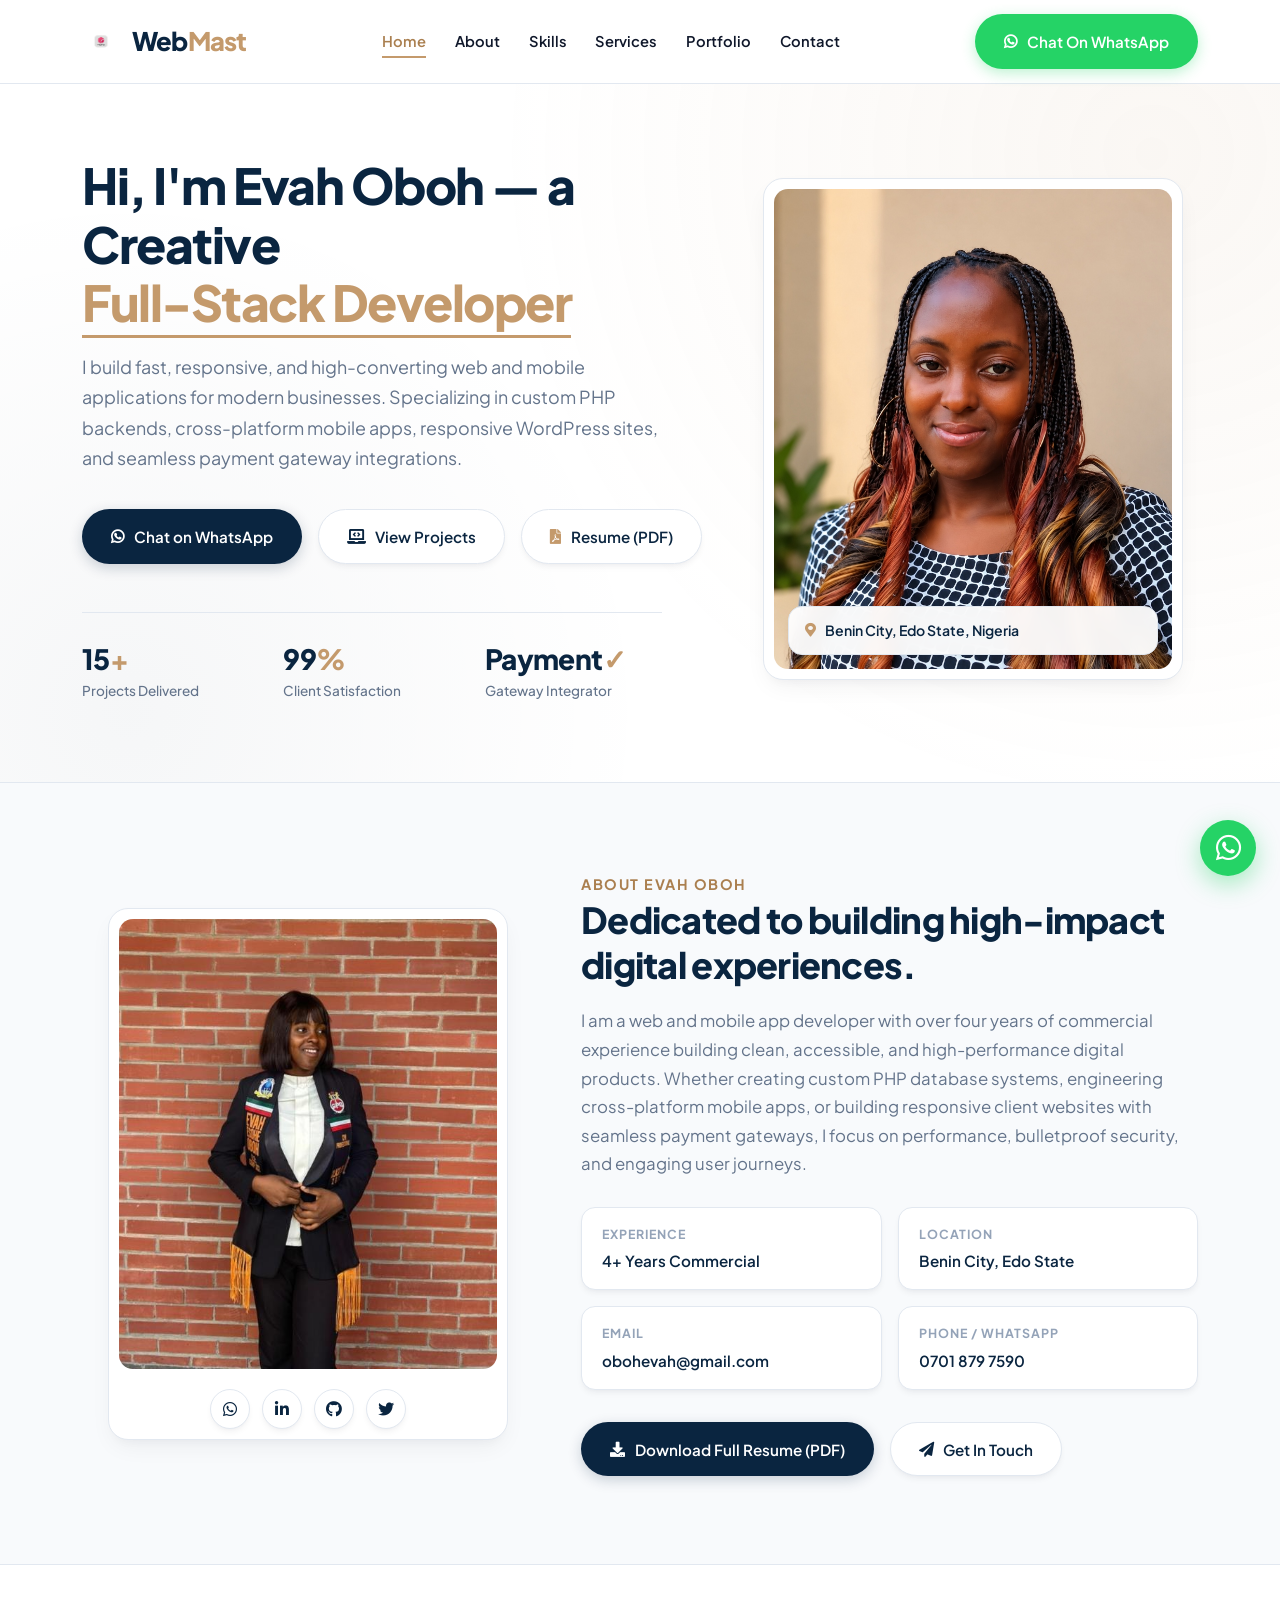
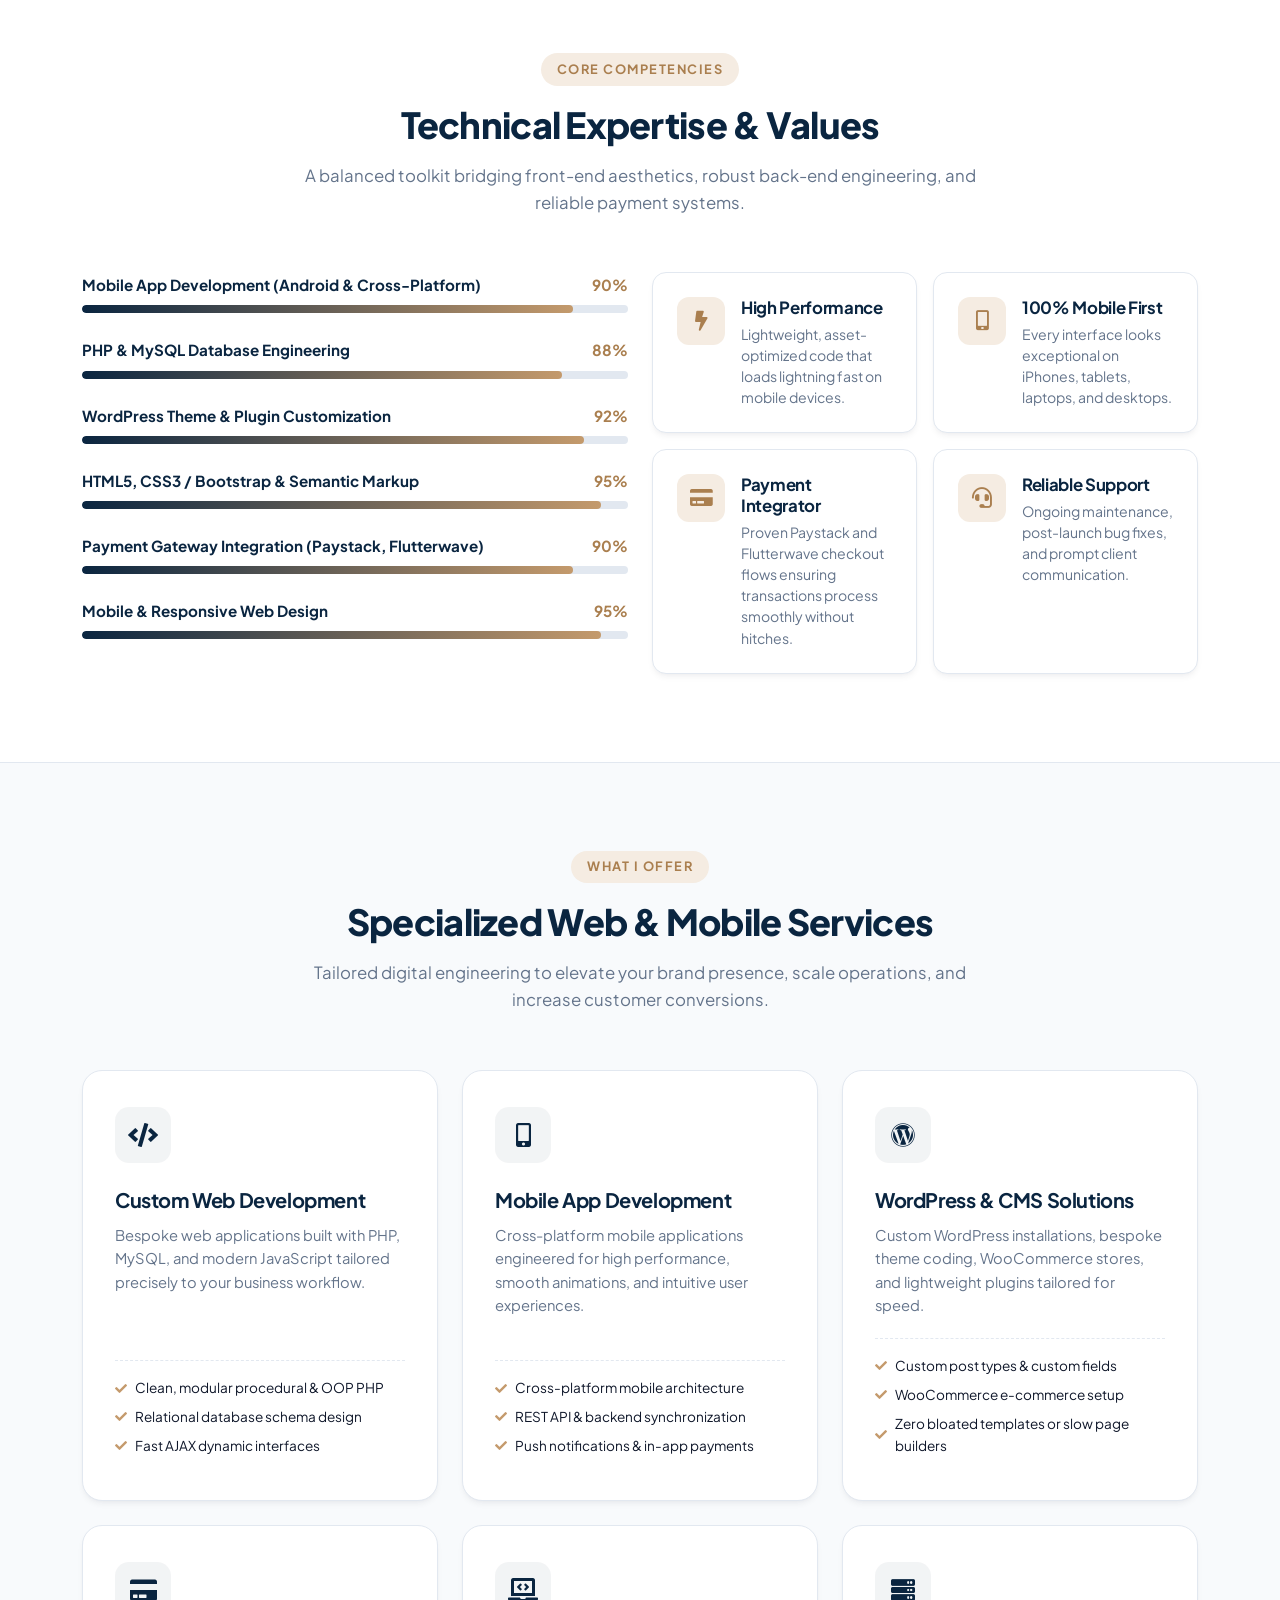
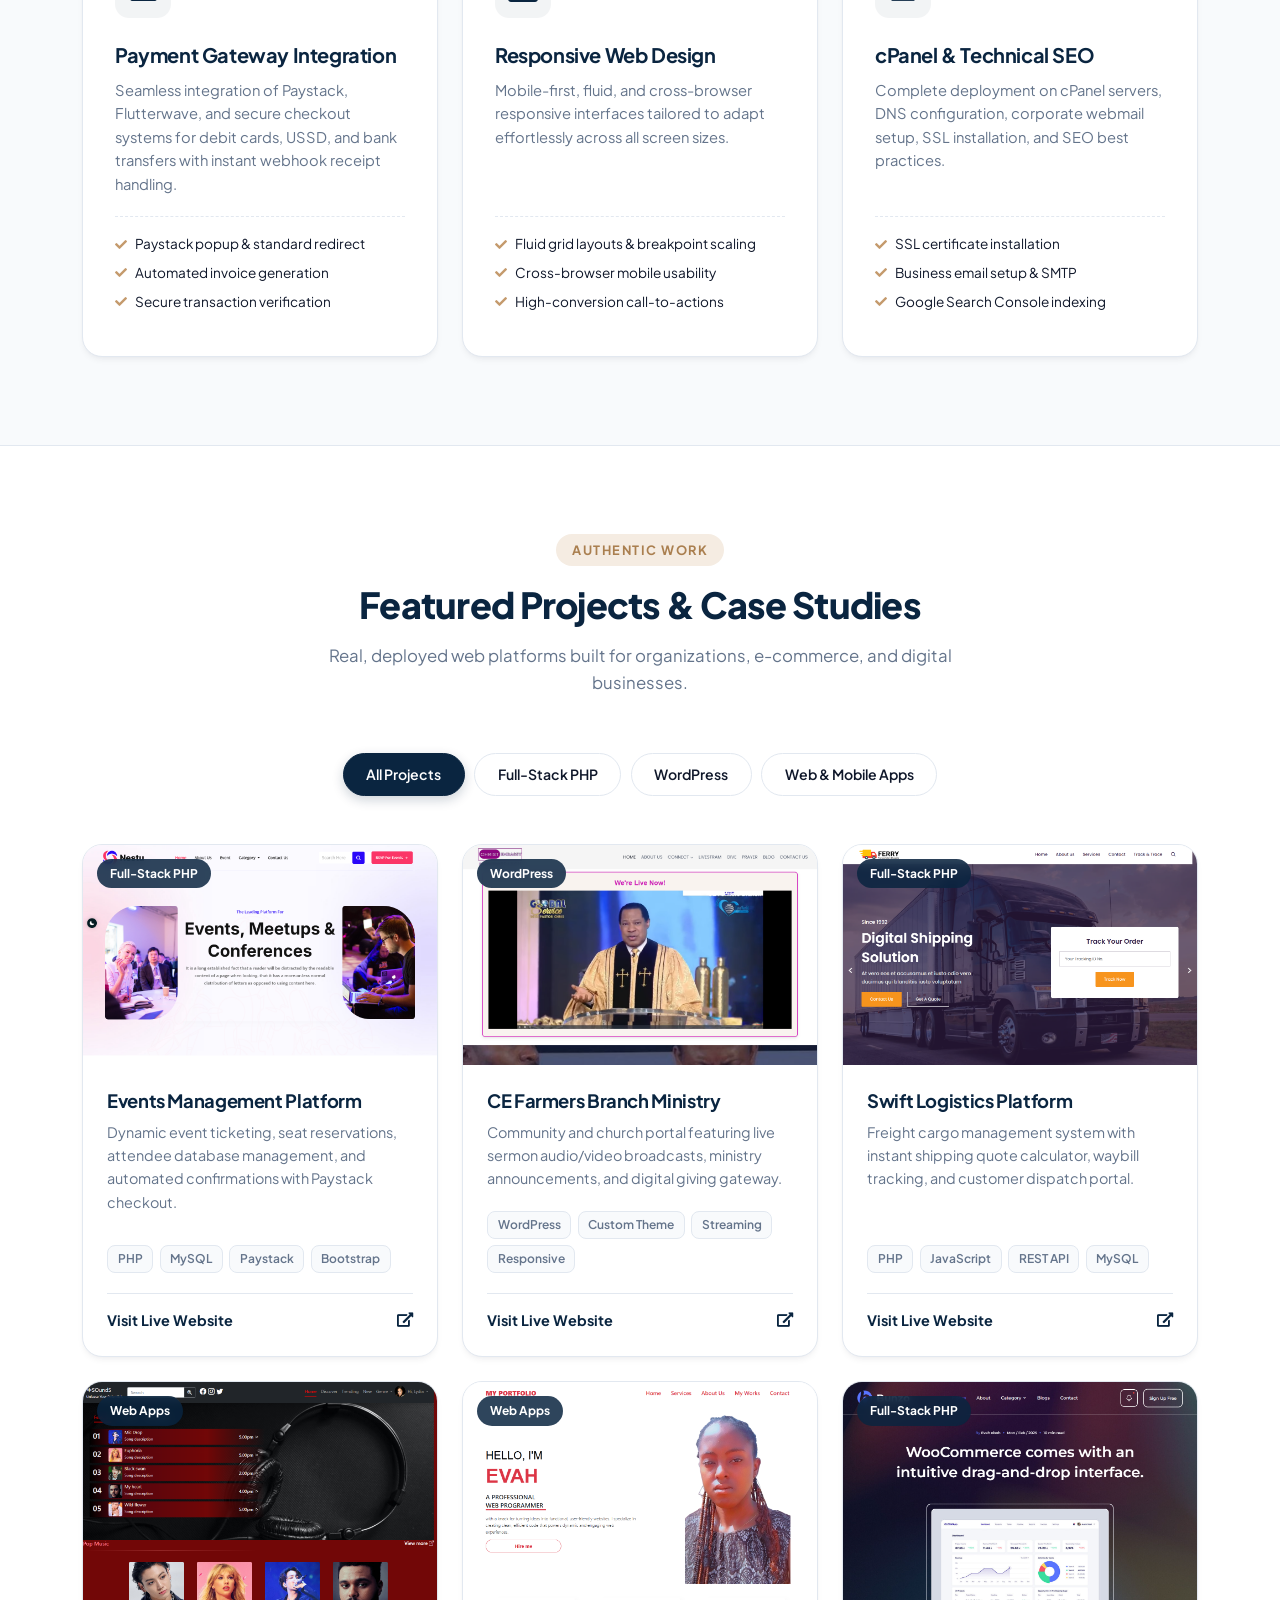
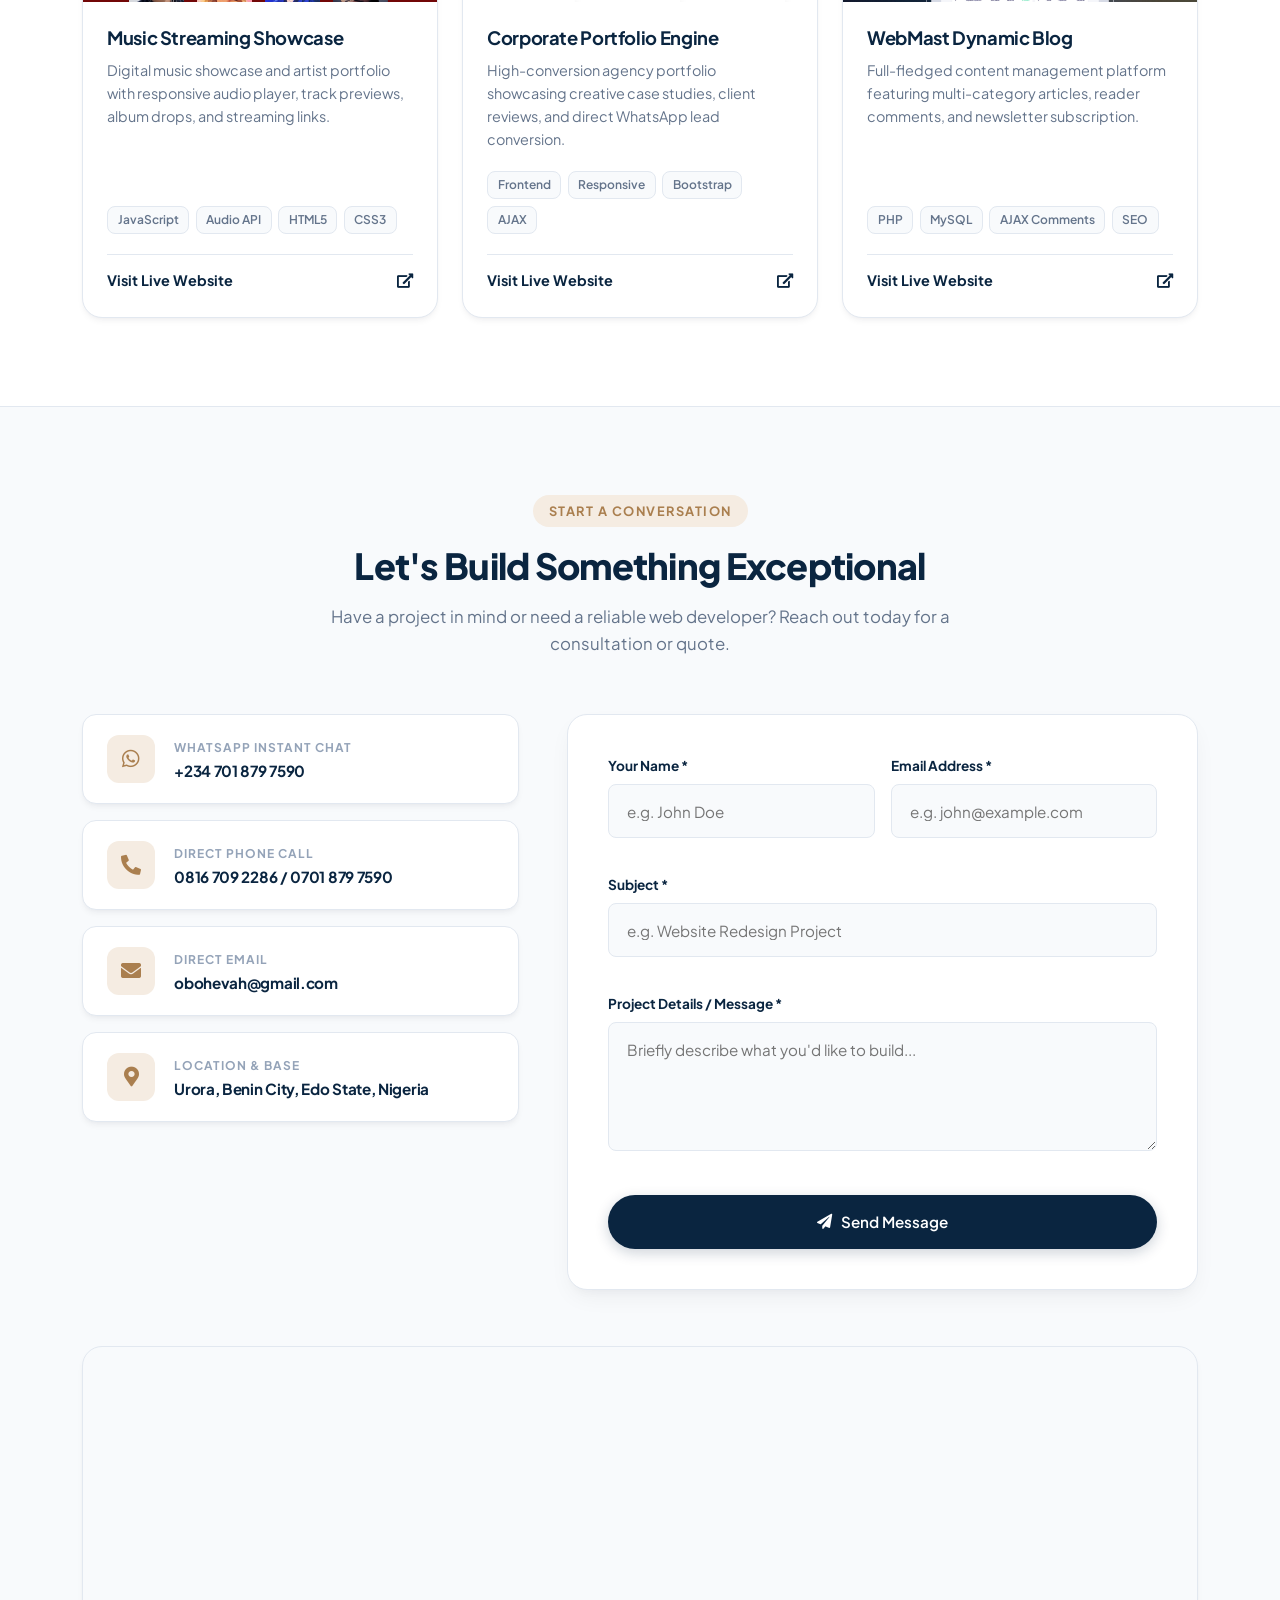
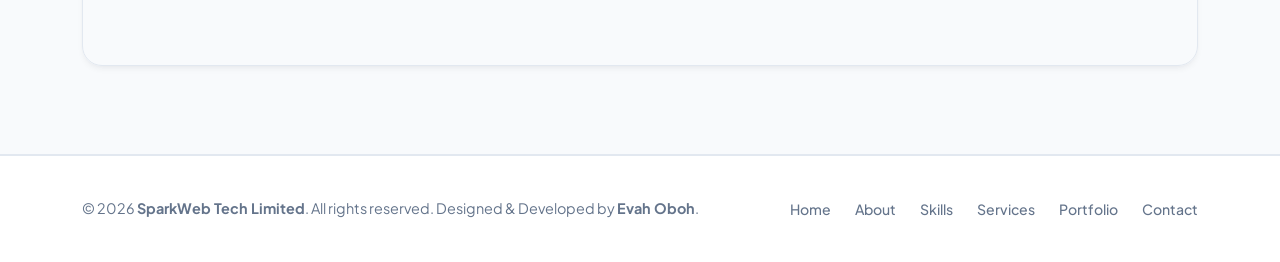
==== index.html @ 1389dcd8 "Initial commit: Evah Oboh Portfolio Website" ====
<!DOCTYPE html>
<html lang="en">

<head>
  <meta charset="UTF-8">
  <meta http-equiv="X-UA-Compatible" content="IE=edge">
  <meta name="viewport" content="width=device-width, initial-scale=1.0">
  <meta name="author" content="Evah Oboh">
  <meta name="description" content="Professional Portfolio of Evah Oboh - Full-Stack Web & Mobile App Developer based in Benin City, Nigeria. Specializing in PHP, Cross-Platform Mobile Apps, WordPress, and Payment Integrations.">
  <meta name="keywords" content="Evah Oboh, SparkWeb Tech Limited, Mobile App Developer Nigeria, Web Developer Nigeria, Benin City Web Designer, PHP Developer, WordPress Developer, Payment Integrator, Responsive Design, Android, iOS">

  <title>Evah Oboh · Full-Stack Web & Mobile App Developer | SparkWeb Tech Limited</title>

  <!-- Favicon -->
  <link rel="shortcut icon" type="image/x-icon" href="favicon.png">

  <!-- Google Fonts: Plus Jakarta Sans -->
  <link rel="preconnect" href="https://fonts.googleapis.com">
  <link rel="preconnect" href="https://fonts.gstatic.com" crossorigin>
  <link href="https://fonts.googleapis.com/css2?family=Plus+Jakarta+Sans:wght@300;400;500;600;700;800&display=swap" rel="stylesheet">

  <!-- Bootstrap 5 Grid CSS -->
  <link rel="stylesheet" href="assets/vendor/bootstrap/css/bootstrap.min.css">

  <!-- Font Awesome Icons -->
  <link rel="stylesheet" href="assets/vendor/font-awesome/css/all.min.css">

  <!-- Main Pristine Stylesheet -->
  <link rel="stylesheet" href="css/style.css">
</head>

<body>

  <!-- ================= HEADER & NAVIGATION ================= -->
  <header class="main-nav-header">
    <div class="container">
      <div class="navbar-container">
        <!-- Brand Logo -->
        <a class="brand-wrapper" href="#home">
          <img src="assets/img/Webmas_favicon_logo._pink_logo-removebg-preview.png" alt="WebMast Logo">
          <span class="brand-title">Web<span>Mast</span></span>
        </a>

        <!-- Desktop & Mobile Navigation Links -->
        <ul class="nav-links-list" id="navMenu">
          <li><a class="active" href="#home">Home</a></li>
          <li><a href="#about">About</a></li>
          <li><a href="#skills">Skills</a></li>
          <li><a href="#services">Services</a></li>
          <li><a href="#portfolio">Portfolio</a></li>
          <li><a href="#contact">Contact</a></li>
          <li class="d-lg-none mt-2">
            <a class="btn-custom btn-whatsapp-custom w-100" href="https://wa.me/2347018797590?text=Hello%20Evah,%20I%20am%20interested%20in%20your%20web%20services." target="_blank" rel="noopener noreferrer">
              <i class="fab fa-whatsapp"></i> Chat On WhatsApp
            </a>
          </li>
        </ul>

        <!-- Action Button & Mobile Hamburger -->
        <div class="d-flex align-items-center gap-3">
          <a class="btn-custom btn-whatsapp-custom d-none d-lg-inline-flex" href="https://wa.me/2347018797590?text=Hello%20Evah,%20I%20am%20interested%20in%20your%20web%20services." target="_blank" rel="noopener noreferrer">
            <i class="fab fa-whatsapp"></i> Chat On WhatsApp
          </a>
          <button class="mobile-menu-btn" id="mobileMenuToggle" aria-label="Toggle navigation menu">
            <i class="fas fa-bars"></i>
          </button>
        </div>
      </div>
    </div>
  </header>

  <!-- ================= HERO SECTION ================= -->
  <section id="home" class="hero-wrapper">
    <div class="container">
      <div class="row align-items-center gy-5">
        <!-- Hero Information Column -->
        <div class="col-lg-7 col-md-12">
          <h1 class="hero-title">
            Hi, I'm Evah Oboh — a Creative <br>
            <span class="typewrite-role" id="type-it">Full-Stack & Mobile Developer</span>
          </h1>

          <p class="hero-desc">
            I build fast, responsive, and high-converting web and mobile applications for modern businesses. Specializing in custom PHP backends, cross-platform mobile apps, responsive WordPress sites, and seamless payment gateway integrations.
          </p>

          <div class="hero-action-buttons">
            <a class="btn-custom btn-primary-custom" href="https://wa.me/2347018797590?text=Hello%20Evah,%20let's%20discuss%20a%20project." target="_blank" rel="noopener noreferrer">
              <i class="fab fa-whatsapp"></i> Chat on WhatsApp
            </a>
            <a class="btn-custom btn-outline-custom" href="#portfolio">
              <i class="fas fa-laptop-code"></i> View Projects
            </a>
            <a class="btn-custom btn-outline-custom" href="evah.pdf" target="_blank" download>
              <i class="fas fa-file-pdf text-theme"></i> Resume (PDF)
            </a>
          </div>

          <div class="hero-metrics-grid">
            <div class="hero-metric-item">
              <h4>15<span>+</span></h4>
              <p>Projects Delivered</p>
            </div>
            <div class="hero-metric-item">
              <h4>99<span>%</span></h4>
              <p>Client Satisfaction</p>
            </div>
            <div class="hero-metric-item">
              <h4>Payment<span>✓</span></h4>
              <p>Gateway Integrator</p>
            </div>
          </div>
        </div>

        <!-- Hero Portrait Image Column (Bounded, never overflows) -->
        <div class="col-lg-5 col-md-12">
          <div class="hero-image-container">
            <div class="hero-portrait-card">
              <img src="assets/img/evah_portrait.jpg" alt="Evah Oboh - Web Developer & Responsive Designer">
              <div class="hero-floating-location">
                <i class="fas fa-map-marker-alt text-theme"></i>
                <span>Benin City, Edo State, Nigeria</span>
              </div>
            </div>
          </div>
        </div>
      </div>
    </div>
  </section>

  <!-- ================= ABOUT SECTION ================= -->
  <section id="about" class="section-py section-bg-alt">
    <div class="container">
      <div class="row align-items-center gy-5">
        <!-- About Portrait Image Column -->
        <div class="col-lg-5 col-md-12">
          <div class="about-portrait-card">
            <img src="assets/img/evah_academic.jpg" alt="Evah Oboh - Professional Web Developer">
            <div class="social-pills-row">
              <a class="social-pill-item" href="https://wa.me/2347018797590" target="_blank" rel="noopener noreferrer" title="WhatsApp"><i class="fab fa-whatsapp"></i></a>
              <a class="social-pill-item" href="https://linkedin.com" target="_blank" rel="noopener noreferrer" title="LinkedIn"><i class="fab fa-linkedin-in"></i></a>
              <a class="social-pill-item" href="https://github.com/obohevah" target="_blank" rel="noopener noreferrer" title="GitHub"><i class="fab fa-github"></i></a>
              <a class="social-pill-item" href="https://twitter.com" target="_blank" rel="noopener noreferrer" title="Twitter"><i class="fab fa-twitter"></i></a>
            </div>
          </div>
        </div>

        <!-- About Narrative Column -->
        <div class="col-lg-7 col-md-12">
          <div class="about-details-col">
            <span class="about-heading-small">ABOUT EVAH OBOH</span>
            <h2 class="about-title">Dedicated to building high-impact digital experiences.</h2>
            <p class="about-bio-text">
              I am a web and mobile app developer with over four years of commercial experience building clean, accessible, and high-performance digital products. Whether creating custom PHP database systems, engineering cross-platform mobile apps, or building responsive client websites with seamless payment gateways, I focus on performance, bulletproof security, and engaging user journeys.
            </p>

            <div class="info-cards-grid">
              <div class="info-card-item">
                <label>Experience</label>
                <p>4+ Years Commercial</p>
              </div>
              <div class="info-card-item">
                <label>Location</label>
                <p>Benin City, Edo State</p>
              </div>
              <div class="info-card-item">
                <label>Email</label>
                <p><a href="mailto:obohevah@gmail.com" class="text-primary-navy">obohevah@gmail.com</a></p>
              </div>
              <div class="info-card-item">
                <label>Phone / WhatsApp</label>
                <p><a href="tel:07018797590" class="text-primary-navy">0701 879 7590</a></p>
              </div>
            </div>

            <div class="d-flex flex-wrap gap-3">
              <a class="btn-custom btn-primary-custom" href="evah.pdf" target="_blank" download>
                <i class="fas fa-download"></i> Download Full Resume (PDF)
              </a>
              <a class="btn-custom btn-outline-custom" href="#contact">
                <i class="fas fa-paper-plane"></i> Get In Touch
              </a>
            </div>
          </div>
        </div>
      </div>
    </div>
  </section>

  <!-- ================= SKILLS SECTION ================= -->
  <section id="skills" class="section-py">
    <div class="container">
      <div class="section-header">
        <span class="section-badge">CORE COMPETENCIES</span>
        <h2 class="section-title">Technical Expertise & Values</h2>
        <p class="section-subtitle">A balanced toolkit bridging front-end aesthetics, robust back-end engineering, and reliable payment systems.</p>
      </div>

      <div class="row gy-5">
        <!-- Skill Progress Bars Column -->
        <div class="col-lg-6 col-md-12">
          <div class="skill-item-bar">
            <div class="skill-header-meta">
              <span>Mobile App Development (Android & Cross-Platform)</span>
              <span class="percent">90%</span>
            </div>
            <div class="skill-track">
              <div class="skill-fill" style="width: 90%;"></div>
            </div>
          </div>

          <div class="skill-item-bar">
            <div class="skill-header-meta">
              <span>PHP & MySQL Database Engineering</span>
              <span class="percent">88%</span>
            </div>
            <div class="skill-track">
              <div class="skill-fill" style="width: 88%;"></div>
            </div>
          </div>

          <div class="skill-item-bar">
            <div class="skill-header-meta">
              <span>WordPress Theme & Plugin Customization</span>
              <span class="percent">92%</span>
            </div>
            <div class="skill-track">
              <div class="skill-fill" style="width: 92%;"></div>
            </div>
          </div>

          <div class="skill-item-bar">
            <div class="skill-header-meta">
              <span>HTML5, CSS3 / Bootstrap & Semantic Markup</span>
              <span class="percent">95%</span>
            </div>
            <div class="skill-track">
              <div class="skill-fill" style="width: 95%;"></div>
            </div>
          </div>

          <div class="skill-item-bar">
            <div class="skill-header-meta">
              <span>Payment Gateway Integration (Paystack, Flutterwave)</span>
              <span class="percent">90%</span>
            </div>
            <div class="skill-track">
              <div class="skill-fill" style="width: 90%;"></div>
            </div>
          </div>

          <div class="skill-item-bar">
            <div class="skill-header-meta">
              <span>Mobile & Responsive Web Design</span>
              <span class="percent">95%</span>
            </div>
            <div class="skill-track">
              <div class="skill-fill" style="width: 95%;"></div>
            </div>
          </div>
        </div>

        <!-- Value Cards Column -->
        <div class="col-lg-6 col-md-12">
          <div class="row g-3">
            <div class="col-sm-6">
              <div class="skill-value-card">
                <div class="skill-value-icon">
                  <i class="fas fa-bolt"></i>
                </div>
                <div class="skill-value-content">
                  <h5>High Performance</h5>
                  <p>Lightweight, asset-optimized code that loads lightning fast on mobile devices.</p>
                </div>
              </div>
            </div>

            <div class="col-sm-6">
              <div class="skill-value-card">
                <div class="skill-value-icon">
                  <i class="fas fa-mobile-alt"></i>
                </div>
                <div class="skill-value-content">
                  <h5>100% Mobile First</h5>
                  <p>Every interface looks exceptional on iPhones, tablets, laptops, and desktops.</p>
                </div>
              </div>
            </div>

            <div class="col-sm-6">
              <div class="skill-value-card">
                <div class="skill-value-icon">
                  <i class="fas fa-credit-card"></i>
                </div>
                <div class="skill-value-content">
                  <h5>Payment Integrator</h5>
                  <p>Proven Paystack and Flutterwave checkout flows ensuring transactions process smoothly without hitches.</p>
                </div>
              </div>
            </div>

            <div class="col-sm-6">
              <div class="skill-value-card">
                <div class="skill-value-icon">
                  <i class="fas fa-headset"></i>
                </div>
                <div class="skill-value-content">
                  <h5>Reliable Support</h5>
                  <p>Ongoing maintenance, post-launch bug fixes, and prompt client communication.</p>
                </div>
              </div>
            </div>
          </div>
        </div>
      </div>
    </div>
  </section>

  <!-- ================= SERVICES SECTION ================= -->
  <section id="services" class="section-py section-bg-alt">
    <div class="container">
      <div class="section-header">
        <span class="section-badge">WHAT I OFFER</span>
        <h2 class="section-title">Specialized Web & Mobile Services</h2>
        <p class="section-subtitle">Tailored digital engineering to elevate your brand presence, scale operations, and increase customer conversions.</p>
      </div>

      <div class="row g-4">
        <!-- Service 1 -->
        <div class="col-lg-4 col-md-6">
          <div class="service-card-box">
            <div class="service-icon-wrap">
              <i class="fas fa-code"></i>
            </div>
            <h4>Custom Web Development</h4>
            <p>Bespoke web applications built with PHP, MySQL, and modern JavaScript tailored precisely to your business workflow.</p>
            <ul class="service-bullets-list">
              <li><i class="fas fa-check"></i> Clean, modular procedural & OOP PHP</li>
              <li><i class="fas fa-check"></i> Relational database schema design</li>
              <li><i class="fas fa-check"></i> Fast AJAX dynamic interfaces</li>
            </ul>
          </div>
        </div>

        <!-- Service 2: Mobile App Development -->
        <div class="col-lg-4 col-md-6">
          <div class="service-card-box">
            <div class="service-icon-wrap">
              <i class="fas fa-mobile-alt"></i>
            </div>
            <h4>Mobile App Development</h4>
            <p>Cross-platform mobile applications engineered for high performance, smooth animations, and intuitive user experiences.</p>
            <ul class="service-bullets-list">
              <li><i class="fas fa-check"></i> Cross-platform mobile architecture</li>
              <li><i class="fas fa-check"></i> REST API & backend synchronization</li>
              <li><i class="fas fa-check"></i> Push notifications & in-app payments</li>
            </ul>
          </div>
        </div>

        <!-- Service 3 -->
        <div class="col-lg-4 col-md-6">
          <div class="service-card-box">
            <div class="service-icon-wrap">
              <i class="fab fa-wordpress"></i>
            </div>
            <h4>WordPress & CMS Solutions</h4>
            <p>Custom WordPress installations, bespoke theme coding, WooCommerce stores, and lightweight plugins tailored for speed.</p>
            <ul class="service-bullets-list">
              <li><i class="fas fa-check"></i> Custom post types & custom fields</li>
              <li><i class="fas fa-check"></i> WooCommerce e-commerce setup</li>
              <li><i class="fas fa-check"></i> Zero bloated templates or slow page builders</li>
            </ul>
          </div>
        </div>

        <!-- Service 4 -->
        <div class="col-lg-4 col-md-6">
          <div class="service-card-box">
            <div class="service-icon-wrap">
              <i class="fas fa-credit-card"></i>
            </div>
            <h4>Payment Gateway Integration</h4>
            <p>Seamless integration of Paystack, Flutterwave, and secure checkout systems for debit cards, USSD, and bank transfers with instant webhook receipt handling.</p>
            <ul class="service-bullets-list">
              <li><i class="fas fa-check"></i> Paystack popup & standard redirect</li>
              <li><i class="fas fa-check"></i> Automated invoice generation</li>
              <li><i class="fas fa-check"></i> Secure transaction verification</li>
            </ul>
          </div>
        </div>

        <!-- Service 5 -->
        <div class="col-lg-4 col-md-6">
          <div class="service-card-box">
            <div class="service-icon-wrap">
              <i class="fas fa-laptop-code"></i>
            </div>
            <h4>Responsive Web Design</h4>
            <p>Mobile-first, fluid, and cross-browser responsive interfaces tailored to adapt effortlessly across all screen sizes.</p>
            <ul class="service-bullets-list">
              <li><i class="fas fa-check"></i> Fluid grid layouts & breakpoint scaling</li>
              <li><i class="fas fa-check"></i> Cross-browser mobile usability</li>
              <li><i class="fas fa-check"></i> High-conversion call-to-actions</li>
            </ul>
          </div>
        </div>

        <!-- Service 6 -->
        <div class="col-lg-4 col-md-6">
          <div class="service-card-box">
            <div class="service-icon-wrap">
              <i class="fas fa-server"></i>
            </div>
            <h4>cPanel & Technical SEO</h4>
            <p>Complete deployment on cPanel servers, DNS configuration, corporate webmail setup, SSL installation, and SEO best practices.</p>
            <ul class="service-bullets-list">
              <li><i class="fas fa-check"></i> SSL certificate installation</li>
              <li><i class="fas fa-check"></i> Business email setup & SMTP</li>
              <li><i class="fas fa-check"></i> Google Search Console indexing</li>
            </ul>
          </div>
        </div>
      </div>
    </div>
  </section>

  <!-- ================= PORTFOLIO SECTION ================= -->
  <section id="portfolio" class="section-py">
    <div class="container">
      <div class="section-header">
        <span class="section-badge">AUTHENTIC WORK</span>
        <h2 class="section-title">Featured Projects & Case Studies</h2>
        <p class="section-subtitle">Real, deployed web platforms built for organizations, e-commerce, and digital businesses.</p>
      </div>

      <!-- Filter Tabs -->
      <div class="filter-tabs-container">
        <button class="filter-pill-btn active" data-filter="all">All Projects</button>
        <button class="filter-pill-btn" data-filter="fullstack">Full-Stack PHP</button>
        <button class="filter-pill-btn" data-filter="wordpress">WordPress</button>
        <button class="filter-pill-btn" data-filter="webapp">Web & Mobile Apps</button>
      </div>

      <!-- Projects Grid -->
      <div class="row g-4" id="portfolioGrid">
        <!-- Project 1 -->
        <div class="col-lg-4 col-md-6 portfolio-item-col" data-category="fullstack">
          <div class="portfolio-card-item">
            <div class="portfolio-thumb-frame">
              <img src="assets/img/01.png" alt="Events Management Platform">
              <span class="portfolio-thumb-badge">Full-Stack PHP</span>
            </div>
            <div class="portfolio-body-content">
              <h4>Events Management Platform</h4>
              <p>Dynamic event ticketing, seat reservations, attendee database management, and automated confirmations with Paystack checkout.</p>
              <div class="portfolio-tech-tags">
                <span>PHP</span>
                <span>MySQL</span>
                <span>Paystack</span>
                <span>Bootstrap</span>
              </div>
              <a class="portfolio-action-link" href="https://webmast.com.ng/events/" target="_blank" rel="noopener noreferrer">
                <span>Visit Live Website</span>
                <i class="fas fa-external-link-alt"></i>
              </a>
            </div>
          </div>
        </div>

        <!-- Project 2 -->
        <div class="col-lg-4 col-md-6 portfolio-item-col" data-category="wordpress">
          <div class="portfolio-card-item">
            <div class="portfolio-thumb-frame">
              <img src="assets/img/02.png" alt="CE Farmers Branch Church Portal">
              <span class="portfolio-thumb-badge">WordPress</span>
            </div>
            <div class="portfolio-body-content">
              <h4>CE Farmers Branch Ministry</h4>
              <p>Community and church portal featuring live sermon audio/video broadcasts, ministry announcements, and digital giving gateway.</p>
              <div class="portfolio-tech-tags">
                <span>WordPress</span>
                <span>Custom Theme</span>
                <span>Streaming</span>
                <span>Responsive</span>
              </div>
              <a class="portfolio-action-link" href="https://cefarmersbranch.com/" target="_blank" rel="noopener noreferrer">
                <span>Visit Live Website</span>
                <i class="fas fa-external-link-alt"></i>
              </a>
            </div>
          </div>
        </div>

        <!-- Project 3 -->
        <div class="col-lg-4 col-md-6 portfolio-item-col" data-category="fullstack">
          <div class="portfolio-card-item">
            <div class="portfolio-thumb-frame">
              <img src="assets/img/03.png" alt="Swift Logistics & Delivery Hub">
              <span class="portfolio-thumb-badge">Full-Stack PHP</span>
            </div>
            <div class="portfolio-body-content">
              <h4>Swift Logistics Platform</h4>
              <p>Freight cargo management system with instant shipping quote calculator, waybill tracking, and customer dispatch portal.</p>
              <div class="portfolio-tech-tags">
                <span>PHP</span>
                <span>JavaScript</span>
                <span>REST API</span>
                <span>MySQL</span>
              </div>
              <a class="portfolio-action-link" href="https://webmast.com.ng/logistics/" target="_blank" rel="noopener noreferrer">
                <span>Visit Live Website</span>
                <i class="fas fa-external-link-alt"></i>
              </a>
            </div>
          </div>
        </div>

        <!-- Project 4 -->
        <div class="col-lg-4 col-md-6 portfolio-item-col" data-category="webapp">
          <div class="portfolio-card-item">
            <div class="portfolio-thumb-frame">
              <img src="assets/img/04.png" alt="WebMast Music Showcase">
              <span class="portfolio-thumb-badge">Web Apps</span>
            </div>
            <div class="portfolio-body-content">
              <h4>Music Streaming Showcase</h4>
              <p>Digital music showcase and artist portfolio with responsive audio player, track previews, album drops, and streaming links.</p>
              <div class="portfolio-tech-tags">
                <span>JavaScript</span>
                <span>Audio API</span>
                <span>HTML5</span>
                <span>CSS3</span>
              </div>
              <a class="portfolio-action-link" href="https://webmast.com.ng/music/" target="_blank" rel="noopener noreferrer">
                <span>Visit Live Website</span>
                <i class="fas fa-external-link-alt"></i>
              </a>
            </div>
          </div>
        </div>

        <!-- Project 5 -->
        <div class="col-lg-4 col-md-6 portfolio-item-col" data-category="webapp">
          <div class="portfolio-card-item">
            <div class="portfolio-thumb-frame">
              <img src="assets/img/05.png" alt="Corporate Portfolio Engine">
              <span class="portfolio-thumb-badge">Web Apps</span>
            </div>
            <div class="portfolio-body-content">
              <h4>Corporate Portfolio Engine</h4>
              <p>High-conversion agency portfolio showcasing creative case studies, client reviews, and direct WhatsApp lead conversion.</p>
              <div class="portfolio-tech-tags">
                <span>Frontend</span>
                <span>Responsive</span>
                <span>Bootstrap</span>
                <span>AJAX</span>
              </div>
              <a class="portfolio-action-link" href="https://webmast.com.ng/portfolio/" target="_blank" rel="noopener noreferrer">
                <span>Visit Live Website</span>
                <i class="fas fa-external-link-alt"></i>
              </a>
            </div>
          </div>
        </div>

        <!-- Project 6 -->
        <div class="col-lg-4 col-md-6 portfolio-item-col" data-category="fullstack">
          <div class="portfolio-card-item">
            <div class="portfolio-thumb-frame">
              <img src="assets/img/06.png" alt="WebMast Tech Blog & News">
              <span class="portfolio-thumb-badge">Full-Stack PHP</span>
            </div>
            <div class="portfolio-body-content">
              <h4>WebMast Dynamic Blog</h4>
              <p>Full-fledged content management platform featuring multi-category articles, reader comments, and newsletter subscription.</p>
              <div class="portfolio-tech-tags">
                <span>PHP</span>
                <span>MySQL</span>
                <span>AJAX Comments</span>
                <span>SEO</span>
              </div>
              <a class="portfolio-action-link" href="https://webmast.com.ng/blogphp/" target="_blank" rel="noopener noreferrer">
                <span>Visit Live Website</span>
                <i class="fas fa-external-link-alt"></i>
              </a>
            </div>
          </div>
        </div>
      </div>
    </div>
  </section>

  <!-- ================= CONTACT SECTION ================= -->
  <section id="contact" class="section-py section-bg-alt">
    <div class="container">
      <div class="section-header">
        <span class="section-badge">START A CONVERSATION</span>
        <h2 class="section-title">Let's Build Something Exceptional</h2>
        <p class="section-subtitle">Have a project in mind or need a reliable web developer? Reach out today for a consultation or quote.</p>
      </div>

      <div class="row g-5">
        <!-- Contact Details Column -->
        <div class="col-lg-5 col-md-12">
          <div class="contact-info-card">
            <div class="contact-icon-box">
              <i class="fab fa-whatsapp"></i>
            </div>
            <div class="contact-info-content">
              <label>WhatsApp Instant Chat</label>
              <h6><a href="https://wa.me/2347018797590?text=Hello%20Evah,%20let's%20discuss%20a%20project." target="_blank" rel="noopener noreferrer">+234 701 879 7590</a></h6>
            </div>
          </div>

          <div class="contact-info-card">
            <div class="contact-icon-box">
              <i class="fas fa-phone-alt"></i>
            </div>
            <div class="contact-info-content">
              <label>Direct Phone Call</label>
              <h6><a href="tel:08167092286">0816 709 2286</a> / <a href="tel:07018797590">0701 879 7590</a></h6>
            </div>
          </div>

          <div class="contact-info-card">
            <div class="contact-icon-box">
              <i class="fas fa-envelope"></i>
            </div>
            <div class="contact-info-content">
              <label>Direct Email</label>
              <h6><a href="mailto:obohevah@gmail.com">obohevah@gmail.com</a></h6>
            </div>
          </div>

          <div class="contact-info-card">
            <div class="contact-icon-box">
              <i class="fas fa-map-marker-alt"></i>
            </div>
            <div class="contact-info-content">
              <label>Location & Base</label>
              <h6>Urora, Benin City, Edo State, Nigeria</h6>
            </div>
          </div>
        </div>

        <!-- Contact Form Column -->
        <div class="col-lg-7 col-md-12">
          <div class="contact-form-card">
            <form id="contactForm" method="POST">
              <div class="row g-3">
                <div class="col-md-6 form-group-custom">
                  <label class="form-label-custom" for="contactName">Your Name *</label>
                  <input class="form-control-custom" type="text" id="contactName" name="name" placeholder="e.g. John Doe" required>
                </div>

                <div class="col-md-6 form-group-custom">
                  <label class="form-label-custom" for="contactEmail">Email Address *</label>
                  <input class="form-control-custom" type="email" id="contactEmail" name="email" placeholder="e.g. john@example.com" required>
                </div>

                <div class="col-12 form-group-custom">
                  <label class="form-label-custom" for="contactSubject">Subject *</label>
                  <input class="form-control-custom" type="text" id="contactSubject" name="subject" placeholder="e.g. Website Redesign Project" required>
                </div>

                <div class="col-12 form-group-custom">
                  <label class="form-label-custom" for="contactMessage">Project Details / Message *</label>
                  <textarea class="form-control-custom" id="contactMessage" name="messages" rows="4" placeholder="Briefly describe what you'd like to build..." required></textarea>
                </div>

                <div class="col-12">
                  <button class="btn-custom btn-primary-custom w-100" type="submit" id="submitBtn">
                    <i class="fas fa-paper-plane"></i> Send Message
                  </button>
                  <div class="form-status-alert" id="formStatusAlert"></div>
                </div>
              </div>
            </form>
          </div>
        </div>
      </div>

      <!-- Google Maps Embed -->
      <div class="map-container-wrap">
        <iframe title="Benin City Map" src="https://maps.google.com/maps?q=Benin%20City,%20Edo%20State,%20Nigeria&t=&z=13&ie=UTF8&iwloc=&output=embed" loading="lazy"></iframe>
      </div>
    </div>
  </section>

  <!-- ================= FOOTER ================= -->
  <footer class="main-footer">
    <div class="container">
      <div class="footer-inner-wrap">
        <p class="footer-copy-text">
          &copy; 2026 <strong>SparkWeb Tech Limited</strong>. All rights reserved. Designed &amp; Developed by <strong>Evah Oboh</strong>.
        </p>

        <ul class="footer-links-row">
          <li><a href="#home">Home</a></li>
          <li><a href="#about">About</a></li>
          <li><a href="#skills">Skills</a></li>
          <li><a href="#services">Services</a></li>
          <li><a href="#portfolio">Portfolio</a></li>
          <li><a href="#contact">Contact</a></li>
        </ul>
      </div>
    </div>
  </footer>

  <!-- ================= FLOATING WHATSAPP BUTTON ================= -->
  <a class="floating-whatsapp-widget" href="https://wa.me/2347018797590?text=Hello%20Evah,%20I%20am%20messaging%20from%20your%20portfolio." target="_blank" rel="noopener noreferrer" title="Chat with Evah on WhatsApp">
    <i class="fab fa-whatsapp"></i>
  </a>

  <!-- Main JavaScript File -->
  <script src="js/main.js"></script>
</body>

</html>
---- css/style.css ----
/* ===================================================================
   EVAH OBOH | WEBMAST - PRISTINE EXECUTIVE LIGHT THEME STYLESHEET
   Carefully proportioned, strictly bounded, cohesive, and modern
   =================================================================== */

@import url('https://fonts.googleapis.com/css2?family=Plus+Jakarta+Sans:wght@300;400;500;600;700;800&display=swap');

:root {
  --primary: #0a2540;
  --primary-dark: #07192b;
  --primary-light: #183b63;
  --accent: #c49a6c;
  --accent-dark: #aa7f4f;
  --accent-light: #f5ece2;
  --whatsapp: #25D366;
  --whatsapp-dark: #128C7E;

  --text-main: #0f172a;
  --text-muted: #64748b;
  --text-light: #94a3b8;

  --bg-page: #ffffff;
  --bg-alt: #f8fafc;
  --bg-card: #ffffff;
  --border-color: #e2e8f0;
  --border-light: #f1f5f9;

  --shadow-subtle: 0 4px 6px -1px rgba(15, 23, 42, 0.05), 0 2px 4px -2px rgba(15, 23, 42, 0.03);
  --shadow-card: 0 10px 25px -5px rgba(15, 23, 42, 0.06), 0 8px 10px -6px rgba(15, 23, 42, 0.03);
  --shadow-hover: 0 20px 30px -10px rgba(10, 37, 64, 0.12);

  --radius-sm: 8px;
  --radius-md: 14px;
  --radius-lg: 20px;
  --radius-full: 9999px;

  --transition: all 0.25s cubic-bezier(0.4, 0, 0.2, 1);
  --font-sans: 'Plus Jakarta Sans', -apple-system, BlinkMacSystemFont, 'Segoe UI', Roboto, sans-serif;
}

/* ================= RESET & BASE ================= */
*, *::before, *::after {
  box-sizing: border-box;
  margin: 0;
  padding: 0;
}

html {
  scroll-behavior: smooth;
  font-size: 16px;
}

body {
  font-family: var(--font-sans);
  background-color: var(--bg-page);
  color: var(--text-muted);
  line-height: 1.65;
  -webkit-font-smoothing: antialiased;
  -moz-osx-font-smoothing: grayscale;
  overflow-x: hidden;
}

img {
  max-width: 100%;
  height: auto;
  display: block;
}

a {
  color: inherit;
  text-decoration: none;
  transition: var(--transition);
}

a:hover {
  color: var(--accent);
}

/* Typography */
h1, h2, h3, h4, h5, h6 {
  color: var(--primary);
  font-weight: 700;
  line-height: 1.25;
  letter-spacing: -0.02em;
}

.text-theme {
  color: var(--accent) !important;
}

.text-primary-navy {
  color: var(--primary) !important;
}

/* ================= SECTION UTILITIES ================= */
.section-py {
  padding: 5.5rem 0;
  position: relative;
}

.section-bg-alt {
  background-color: var(--bg-alt);
  border-top: 1px solid var(--border-color);
  border-bottom: 1px solid var(--border-color);
}

.section-header {
  text-align: center;
  max-width: 720px;
  margin: 0 auto 3.5rem auto;
}

.section-badge {
  display: inline-flex;
  align-items: center;
  gap: 0.5rem;
  background: var(--accent-light);
  color: var(--accent-dark);
  font-size: 0.8rem;
  font-weight: 700;
  text-transform: uppercase;
  letter-spacing: 1.5px;
  padding: 0.35rem 1rem;
  border-radius: var(--radius-full);
  margin-bottom: 1rem;
}

.section-title {
  font-size: 2.25rem;
  font-weight: 800;
  color: var(--primary);
  margin-bottom: 1rem;
}

.section-subtitle {
  font-size: 1.05rem;
  color: var(--text-muted);
  line-height: 1.6;
}

/* ================= BUTTONS ================= */
.btn-custom {
  display: inline-flex;
  align-items: center;
  justify-content: center;
  gap: 0.6rem;
  font-weight: 600;
  font-size: 0.95rem;
  padding: 0.85rem 1.75rem;
  border-radius: var(--radius-full);
  transition: var(--transition);
  cursor: pointer;
  border: 1.5px solid transparent;
  white-space: nowrap;
}

.btn-primary-custom {
  background: var(--primary);
  color: #ffffff !important;
  box-shadow: 0 4px 14px rgba(10, 37, 64, 0.2);
}

.btn-primary-custom:hover {
  background: var(--primary-light);
  transform: translateY(-2px);
  box-shadow: 0 8px 20px rgba(10, 37, 64, 0.25);
  color: #ffffff !important;
}

.btn-outline-custom {
  background: #ffffff;
  color: var(--primary) !important;
  border-color: var(--border-color);
  box-shadow: var(--shadow-subtle);
}

.btn-outline-custom:hover {
  border-color: var(--accent);
  color: var(--accent-dark) !important;
  background: var(--accent-light);
  transform: translateY(-2px);
}

.btn-whatsapp-custom {
  background: var(--whatsapp);
  color: #ffffff !important;
  font-weight: 600;
  box-shadow: 0 4px 14px rgba(37, 211, 102, 0.3);
}

.btn-whatsapp-custom:hover {
  background: var(--whatsapp-dark);
  color: #ffffff !important;
  transform: translateY(-2px);
  box-shadow: 0 8px 20px rgba(37, 211, 102, 0.4);
}

/* ================= HEADER & NAV ================= */
.main-nav-header {
  position: sticky;
  top: 0;
  left: 0;
  right: 0;
  z-index: 1000;
  background: rgba(255, 255, 255, 0.95);
  backdrop-filter: blur(12px);
  -webkit-backdrop-filter: blur(12px);
  border-bottom: 1px solid var(--border-color);
  transition: var(--transition);
}

.navbar-container {
  display: flex;
  align-items: center;
  justify-content: space-between;
  padding: 0.9rem 0;
}

.brand-wrapper {
  display: flex;
  align-items: center;
  gap: 0.75rem;
  text-decoration: none;
}

.brand-wrapper img {
  width: 38px;
  height: 38px;
  object-fit: contain;
}

.brand-title {
  font-size: 1.6rem;
  font-weight: 800;
  color: var(--primary);
  letter-spacing: -0.03em;
  margin: 0;
}

.brand-title span {
  color: var(--accent);
}

.nav-links-list {
  display: flex;
  align-items: center;
  gap: 1.8rem;
  list-style: none;
  margin: 0;
  padding: 0;
}

.nav-links-list a {
  font-size: 0.92rem;
  font-weight: 600;
  color: var(--text-main);
  padding: 0.5rem 0;
  position: relative;
}

.nav-links-list a::after {
  content: '';
  position: absolute;
  bottom: 0;
  left: 0;
  width: 0;
  height: 2px;
  background: var(--accent);
  transition: var(--transition);
}

.nav-links-list a:hover::after,
.nav-links-list a.active::after {
  width: 100%;
}

.nav-links-list a:hover,
.nav-links-list a.active {
  color: var(--accent-dark);
}

.mobile-menu-btn {
  display: none;
  background: none;
  border: 1px solid var(--border-color);
  border-radius: var(--radius-sm);
  padding: 0.5rem 0.75rem;
  font-size: 1.25rem;
  color: var(--primary);
  cursor: pointer;
}

/* ================= HERO SECTION ================= */
.hero-wrapper {
  padding: 4.5rem 0 5rem 0;
  background: radial-gradient(circle at 90% 10%, rgba(196, 154, 108, 0.08) 0%, transparent 50%),
              radial-gradient(circle at 10% 90%, rgba(10, 37, 64, 0.04) 0%, transparent 40%);
}

.hero-status-pill {
  display: inline-flex;
  align-items: center;
  gap: 0.6rem;
  background: #f0fdf4;
  border: 1px solid #bbf7d0;
  color: #166534;
  font-size: 0.82rem;
  font-weight: 600;
  padding: 0.4rem 1rem;
  border-radius: var(--radius-full);
  margin-bottom: 1.5rem;
}

.pulse-dot {
  width: 8px;
  height: 8px;
  background-color: #22c55e;
  border-radius: 50%;
  box-shadow: 0 0 0 0 rgba(34, 197, 94, 0.7);
  animation: pulseGreen 2s infinite;
}

@keyframes pulseGreen {
  0% { box-shadow: 0 0 0 0 rgba(34, 197, 94, 0.7); }
  70% { box-shadow: 0 0 0 8px rgba(34, 197, 94, 0); }
  100% { box-shadow: 0 0 0 0 rgba(34, 197, 94, 0); }
}

.hero-title {
  font-size: 3.1rem;
  font-weight: 800;
  line-height: 1.18;
  color: var(--primary);
  margin-bottom: 1.25rem;
  letter-spacing: -0.03em;
}

.typewrite-role {
  color: var(--accent);
  border-bottom: 3px solid var(--accent);
  padding-bottom: 2px;
}

.hero-desc {
  font-size: 1.12rem;
  color: var(--text-muted);
  line-height: 1.7;
  margin-bottom: 2.25rem;
  max-width: 580px;
}

.hero-action-buttons {
  display: flex;
  flex-wrap: wrap;
  gap: 1rem;
  margin-bottom: 3rem;
}

.hero-metrics-grid {
  display: grid;
  grid-template-columns: repeat(3, 1fr);
  gap: 1.5rem;
  padding-top: 1.8rem;
  border-top: 1px solid var(--border-color);
  max-width: 580px;
}

.hero-metric-item h4 {
  font-size: 1.75rem;
  font-weight: 800;
  color: var(--primary);
  margin-bottom: 0.2rem;
}

.hero-metric-item h4 span {
  color: var(--accent);
}

.hero-metric-item p {
  font-size: 0.85rem;
  font-weight: 500;
  color: var(--text-muted);
  margin: 0;
}

/* Hero Image Bounded Frame */
.hero-image-container {
  display: flex;
  justify-content: center;
  align-items: center;
  position: relative;
}

.hero-portrait-card {
  position: relative;
  width: 100%;
  max-width: 420px;
  border-radius: var(--radius-lg);
  background: #ffffff;
  padding: 10px;
  box-shadow: var(--shadow-card);
  border: 1px solid var(--border-color);
}

.hero-portrait-card img {
  width: 100%;
  height: 480px;
  object-fit: cover;
  object-position: top center;
  border-radius: 14px;
}

.hero-floating-location {
  position: absolute;
  bottom: 24px;
  left: 24px;
  right: 24px;
  background: rgba(255, 255, 255, 0.95);
  backdrop-filter: blur(8px);
  padding: 0.75rem 1rem;
  border-radius: var(--radius-md);
  border: 1px solid var(--border-color);
  box-shadow: var(--shadow-subtle);
  display: flex;
  align-items: center;
  gap: 0.6rem;
  font-size: 0.88rem;
  font-weight: 600;
  color: var(--primary);
}

/* ================= ABOUT SECTION ================= */
.about-portrait-card {
  position: relative;
  width: 100%;
  max-width: 400px;
  margin: 0 auto;
  border-radius: var(--radius-lg);
  background: #ffffff;
  padding: 10px;
  box-shadow: var(--shadow-card);
  border: 1px solid var(--border-color);
}

.about-portrait-card img {
  width: 100%;
  height: 450px;
  object-fit: cover;
  object-position: top center;
  border-radius: 14px;
}

.social-pills-row {
  display: flex;
  justify-content: center;
  gap: 0.75rem;
  margin-top: 1.25rem;
}

.social-pill-item {
  width: 40px;
  height: 40px;
  border-radius: 50%;
  background: #ffffff;
  border: 1px solid var(--border-color);
  display: flex;
  align-items: center;
  justify-content: center;
  color: var(--primary);
  font-size: 1rem;
  transition: var(--transition);
  box-shadow: var(--shadow-subtle);
}

.social-pill-item:hover {
  background: var(--primary);
  color: #ffffff;
  border-color: var(--primary);
  transform: translateY(-2px);
}

.about-details-col {
  padding-left: 1.5rem;
}

.about-heading-small {
  color: var(--accent-dark);
  font-size: 0.9rem;
  font-weight: 700;
  text-transform: uppercase;
  letter-spacing: 1.5px;
  margin-bottom: 0.6rem;
}

.about-title {
  font-size: 2.25rem;
  font-weight: 800;
  color: var(--primary);
  margin-bottom: 1.25rem;
}

.about-bio-text {
  font-size: 1.05rem;
  color: var(--text-muted);
  line-height: 1.7;
  margin-bottom: 1.75rem;
}

.info-cards-grid {
  display: grid;
  grid-template-columns: repeat(2, 1fr);
  gap: 1rem;
  margin-bottom: 2rem;
}

.info-card-item {
  background: #ffffff;
  border: 1px solid var(--border-color);
  padding: 1rem 1.25rem;
  border-radius: var(--radius-md);
  box-shadow: var(--shadow-subtle);
}

.info-card-item label {
  display: block;
  font-size: 0.78rem;
  font-weight: 700;
  color: var(--text-light);
  text-transform: uppercase;
  letter-spacing: 1px;
  margin-bottom: 0.25rem;
}

.info-card-item p {
  font-size: 0.95rem;
  font-weight: 600;
  color: var(--primary);
  margin: 0;
}

/* ================= SKILLS SECTION ================= */
.skill-item-bar {
  margin-bottom: 1.5rem;
}

.skill-header-meta {
  display: flex;
  justify-content: space-between;
  align-items: center;
  font-weight: 700;
  color: var(--primary);
  font-size: 0.95rem;
  margin-bottom: 0.5rem;
}

.skill-header-meta span.percent {
  color: var(--accent-dark);
  font-weight: 700;
}

.skill-track {
  height: 8px;
  background: var(--border-color);
  border-radius: var(--radius-full);
  overflow: hidden;
}

.skill-fill {
  height: 100%;
  background: linear-gradient(90deg, var(--primary) 0%, var(--accent) 100%);
  border-radius: var(--radius-full);
  transition: width 1s ease-in-out;
}

.skill-value-card {
  background: #ffffff;
  border: 1px solid var(--border-color);
  border-radius: var(--radius-md);
  padding: 1.5rem;
  box-shadow: var(--shadow-subtle);
  transition: var(--transition);
  height: 100%;
  display: flex;
  align-items: flex-start;
  gap: 1rem;
}

.skill-value-card:hover {
  border-color: var(--accent);
  transform: translateY(-3px);
  box-shadow: var(--shadow-card);
}

.skill-value-icon {
  width: 48px;
  height: 48px;
  border-radius: 12px;
  background: var(--accent-light);
  color: var(--accent-dark);
  display: flex;
  align-items: center;
  justify-content: center;
  font-size: 1.25rem;
  flex-shrink: 0;
}

.skill-value-content h5 {
  font-size: 1.05rem;
  font-weight: 700;
  color: var(--primary);
  margin-bottom: 0.35rem;
}

.skill-value-content p {
  font-size: 0.88rem;
  color: var(--text-muted);
  line-height: 1.5;
  margin: 0;
}

/* ================= SERVICES SECTION ================= */
.service-card-box {
  background: #ffffff;
  border: 1px solid var(--border-color);
  border-radius: var(--radius-lg);
  padding: 2.25rem 2rem;
  box-shadow: var(--shadow-subtle);
  transition: var(--transition);
  height: 100%;
  display: flex;
  flex-direction: column;
}

.service-card-box:hover {
  border-color: var(--accent);
  box-shadow: var(--shadow-hover);
  transform: translateY(-5px);
}

.service-icon-wrap {
  width: 56px;
  height: 56px;
  border-radius: 14px;
  background: rgba(10, 37, 64, 0.05);
  color: var(--primary);
  display: flex;
  align-items: center;
  justify-content: center;
  font-size: 1.5rem;
  margin-bottom: 1.5rem;
  transition: var(--transition);
}

.service-card-box:hover .service-icon-wrap {
  background: var(--accent);
  color: #ffffff;
}

.service-card-box h4 {
  font-size: 1.25rem;
  font-weight: 700;
  color: var(--primary);
  margin-bottom: 0.75rem;
}

.service-card-box p {
  font-size: 0.92rem;
  color: var(--text-muted);
  line-height: 1.6;
  margin-bottom: 1.25rem;
  flex-grow: 1;
}

.service-bullets-list {
  list-style: none;
  padding: 0;
  margin: 0;
  border-top: 1px dashed var(--border-color);
  padding-top: 1rem;
}

.service-bullets-list li {
  font-size: 0.85rem;
  color: var(--text-main);
  display: flex;
  align-items: center;
  gap: 0.5rem;
  margin-bottom: 0.4rem;
}

.service-bullets-list li i {
  color: var(--accent);
  font-size: 0.75rem;
}

/* ================= PORTFOLIO / PROJECTS SECTION ================= */
.filter-tabs-container {
  display: flex;
  justify-content: center;
  flex-wrap: wrap;
  gap: 0.6rem;
  margin-bottom: 3rem;
}

.filter-pill-btn {
  background: #ffffff;
  border: 1px solid var(--border-color);
  color: var(--text-main);
  font-weight: 600;
  font-size: 0.88rem;
  padding: 0.55rem 1.4rem;
  border-radius: var(--radius-full);
  cursor: pointer;
  transition: var(--transition);
}

.filter-pill-btn:hover,
.filter-pill-btn.active {
  background: var(--primary);
  color: #ffffff;
  border-color: var(--primary);
  box-shadow: 0 4px 12px rgba(10, 37, 64, 0.2);
}

.portfolio-card-item {
  background: #ffffff;
  border: 1px solid var(--border-color);
  border-radius: var(--radius-lg);
  overflow: hidden;
  box-shadow: var(--shadow-subtle);
  transition: var(--transition);
  height: 100%;
  display: flex;
  flex-direction: column;
}

.portfolio-card-item:hover {
  transform: translateY(-6px);
  border-color: var(--accent);
  box-shadow: var(--shadow-hover);
}

.portfolio-thumb-frame {
  position: relative;
  width: 100%;
  height: 220px;
  overflow: hidden;
  background: #f1f5f9;
}

.portfolio-thumb-frame img {
  width: 100%;
  height: 100%;
  object-fit: cover;
  object-position: top center;
  transition: transform 0.5s cubic-bezier(0.4, 0, 0.2, 1);
}

.portfolio-card-item:hover .portfolio-thumb-frame img {
  transform: scale(1.05);
}

.portfolio-thumb-badge {
  position: absolute;
  top: 14px;
  left: 14px;
  background: rgba(10, 37, 64, 0.85);
  backdrop-filter: blur(4px);
  color: #ffffff;
  font-size: 0.75rem;
  font-weight: 700;
  padding: 0.3rem 0.8rem;
  border-radius: var(--radius-full);
}

.portfolio-body-content {
  padding: 1.5rem;
  display: flex;
  flex-direction: column;
  flex-grow: 1;
}

.portfolio-body-content h4 {
  font-size: 1.15rem;
  font-weight: 700;
  color: var(--primary);
  margin-bottom: 0.6rem;
}

.portfolio-body-content p {
  font-size: 0.9rem;
  color: var(--text-muted);
  line-height: 1.6;
  margin-bottom: 1.25rem;
  flex-grow: 1;
}

.portfolio-tech-tags {
  display: flex;
  flex-wrap: wrap;
  gap: 0.4rem;
  margin-bottom: 1.25rem;
}

.portfolio-tech-tags span {
  background: var(--bg-alt);
  color: var(--text-muted);
  font-size: 0.75rem;
  font-weight: 600;
  padding: 0.2rem 0.6rem;
  border-radius: var(--radius-sm);
  border: 1px solid var(--border-color);
}

.portfolio-action-link {
  display: inline-flex;
  align-items: center;
  justify-content: space-between;
  width: 100%;
  padding-top: 0.9rem;
  border-top: 1px solid var(--border-color);
  font-size: 0.9rem;
  font-weight: 700;
  color: var(--primary);
  text-decoration: none;
}

.portfolio-action-link:hover {
  color: var(--accent-dark);
}

.portfolio-action-link i {
  transition: transform 0.2s ease;
}

.portfolio-action-link:hover i {
  transform: translate(3px, -3px);
}

/* ================= CONTACT SECTION ================= */
.contact-info-card {
  background: #ffffff;
  border: 1px solid var(--border-color);
  border-radius: var(--radius-md);
  padding: 1.25rem 1.5rem;
  margin-bottom: 1rem;
  box-shadow: var(--shadow-subtle);
  display: flex;
  align-items: center;
  gap: 1.2rem;
  transition: var(--transition);
}

.contact-info-card:hover {
  border-color: var(--accent);
  transform: translateY(-2px);
}

.contact-icon-box {
  width: 48px;
  height: 48px;
  border-radius: 12px;
  background: var(--accent-light);
  color: var(--accent-dark);
  display: flex;
  align-items: center;
  justify-content: center;
  font-size: 1.25rem;
  flex-shrink: 0;
}

.contact-info-content label {
  display: block;
  font-size: 0.75rem;
  font-weight: 700;
  color: var(--text-light);
  text-transform: uppercase;
  letter-spacing: 1px;
  margin-bottom: 0.2rem;
}

.contact-info-content h6 {
  font-size: 0.95rem;
  font-weight: 700;
  color: var(--primary);
  margin: 0;
}

.contact-info-content a {
  color: var(--primary);
}

.contact-info-content a:hover {
  color: var(--accent-dark);
}

.contact-form-card {
  background: #ffffff;
  border: 1px solid var(--border-color);
  border-radius: var(--radius-lg);
  padding: 2.5rem;
  box-shadow: var(--shadow-card);
}

.form-group-custom {
  margin-bottom: 1.25rem;
}

.form-label-custom {
  display: block;
  font-size: 0.85rem;
  font-weight: 700;
  color: var(--primary);
  margin-bottom: 0.4rem;
}

.form-control-custom {
  width: 100%;
  padding: 0.85rem 1.15rem;
  font-size: 0.95rem;
  font-family: inherit;
  color: var(--text-main);
  background-color: var(--bg-alt);
  border: 1.5px solid var(--border-color);
  border-radius: var(--radius-sm);
  transition: var(--transition);
}

.form-control-custom:focus {
  outline: none;
  background-color: #ffffff;
  border-color: var(--accent);
  box-shadow: 0 0 0 3px rgba(196, 154, 108, 0.15);
}

.form-status-alert {
  display: none;
  padding: 0.85rem 1.2rem;
  border-radius: var(--radius-sm);
  font-size: 0.9rem;
  font-weight: 600;
  margin-top: 1rem;
}

.form-status-alert.alert-success {
  display: block;
  background: #f0fdf4;
  color: #166534;
  border: 1px solid #bbf7d0;
}

.form-status-alert.alert-danger {
  display: block;
  background: #fef2f2;
  color: #991b1b;
  border: 1px solid #fecaca;
}

.map-container-wrap {
  margin-top: 3.5rem;
  border-radius: var(--radius-lg);
  overflow: hidden;
  border: 1px solid var(--border-color);
  box-shadow: var(--shadow-subtle);
  height: 320px;
}

.map-container-wrap iframe {
  width: 100%;
  height: 100%;
  border: 0;
}

/* ================= FOOTER ================= */
.main-footer {
  background: #ffffff;
  border-top: 1px solid var(--border-color);
  padding: 2.5rem 0;
}

.footer-inner-wrap {
  display: flex;
  align-items: center;
  justify-content: space-between;
  flex-wrap: wrap;
  gap: 1.5rem;
}

.footer-copy-text {
  font-size: 0.9rem;
  color: var(--text-muted);
  margin: 0;
}

.footer-links-row {
  display: flex;
  gap: 1.5rem;
  list-style: none;
  margin: 0;
  padding: 0;
}

.footer-links-row a {
  font-size: 0.88rem;
  color: var(--text-muted);
  font-weight: 500;
}

.footer-links-row a:hover {
  color: var(--accent);
}

/* ================= FLOATING WHATSAPP BUTTON ================= */
.floating-whatsapp-widget {
  position: fixed;
  bottom: 24px;
  right: 24px;
  z-index: 999;
  width: 56px;
  height: 56px;
  border-radius: 50%;
  background: var(--whatsapp);
  color: #ffffff;
  display: flex;
  align-items: center;
  justify-content: center;
  font-size: 1.8rem;
  box-shadow: 0 8px 24px rgba(37, 211, 102, 0.4);
  transition: var(--transition);
}

.floating-whatsapp-widget:hover {
  background: var(--whatsapp-dark);
  color: #ffffff;
  transform: scale(1.1);
  box-shadow: 0 12px 28px rgba(37, 211, 102, 0.5);
}

/* ================= RESPONSIVE ADJUSTMENTS ================= */
@media (max-width: 991px) {
  .hero-title {
    font-size: 2.4rem;
  }
  .nav-links-list {
    position: absolute;
    top: 100%;
    left: 0;
    right: 0;
    background: #ffffff;
    flex-direction: column;
    padding: 1.5rem 2rem;
    gap: 1rem;
    border-bottom: 1px solid var(--border-color);
    box-shadow: var(--shadow-card);
    display: none;
  }
  .nav-links-list.active {
    display: flex;
  }
  .mobile-menu-btn {
    display: block;
  }
  .hero-metrics-grid {
    grid-template-columns: repeat(3, 1fr);
  }
  .about-details-col {
    padding-left: 0;
    margin-top: 2rem;
  }
}

@media (max-width: 767px) {
  .section-py {
    padding: 3.5rem 0;
  }
  .hero-title {
    font-size: 2rem;
  }
  .hero-desc {
    font-size: 1rem;
  }
  .hero-action-buttons {
    flex-direction: column;
    align-items: stretch;
  }
  .hero-metrics-grid {
    grid-template-columns: 1fr;
    gap: 1rem;
  }
  .info-cards-grid {
    grid-template-columns: 1fr;
  }
  .contact-form-card {
    padding: 1.5rem;
  }
  .footer-inner-wrap {
    flex-direction: column;
    text-align: center;
  }
}
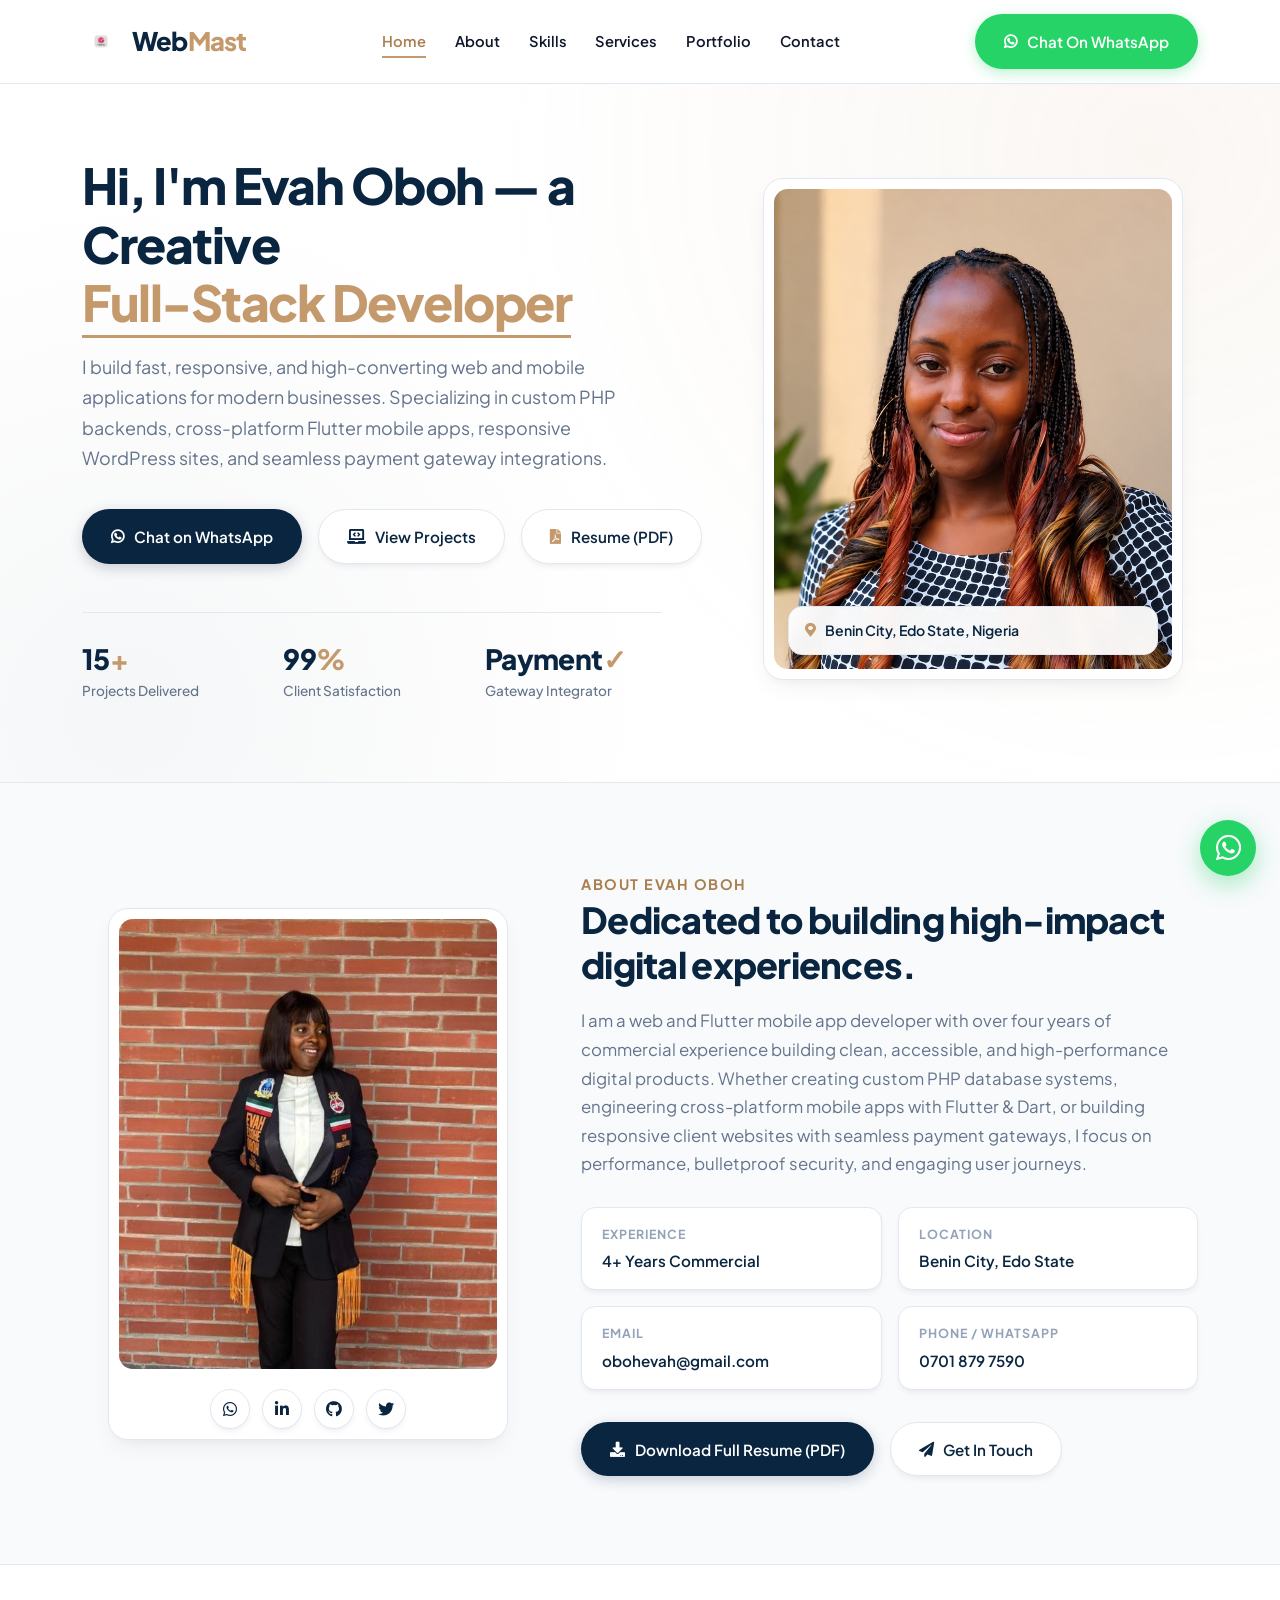
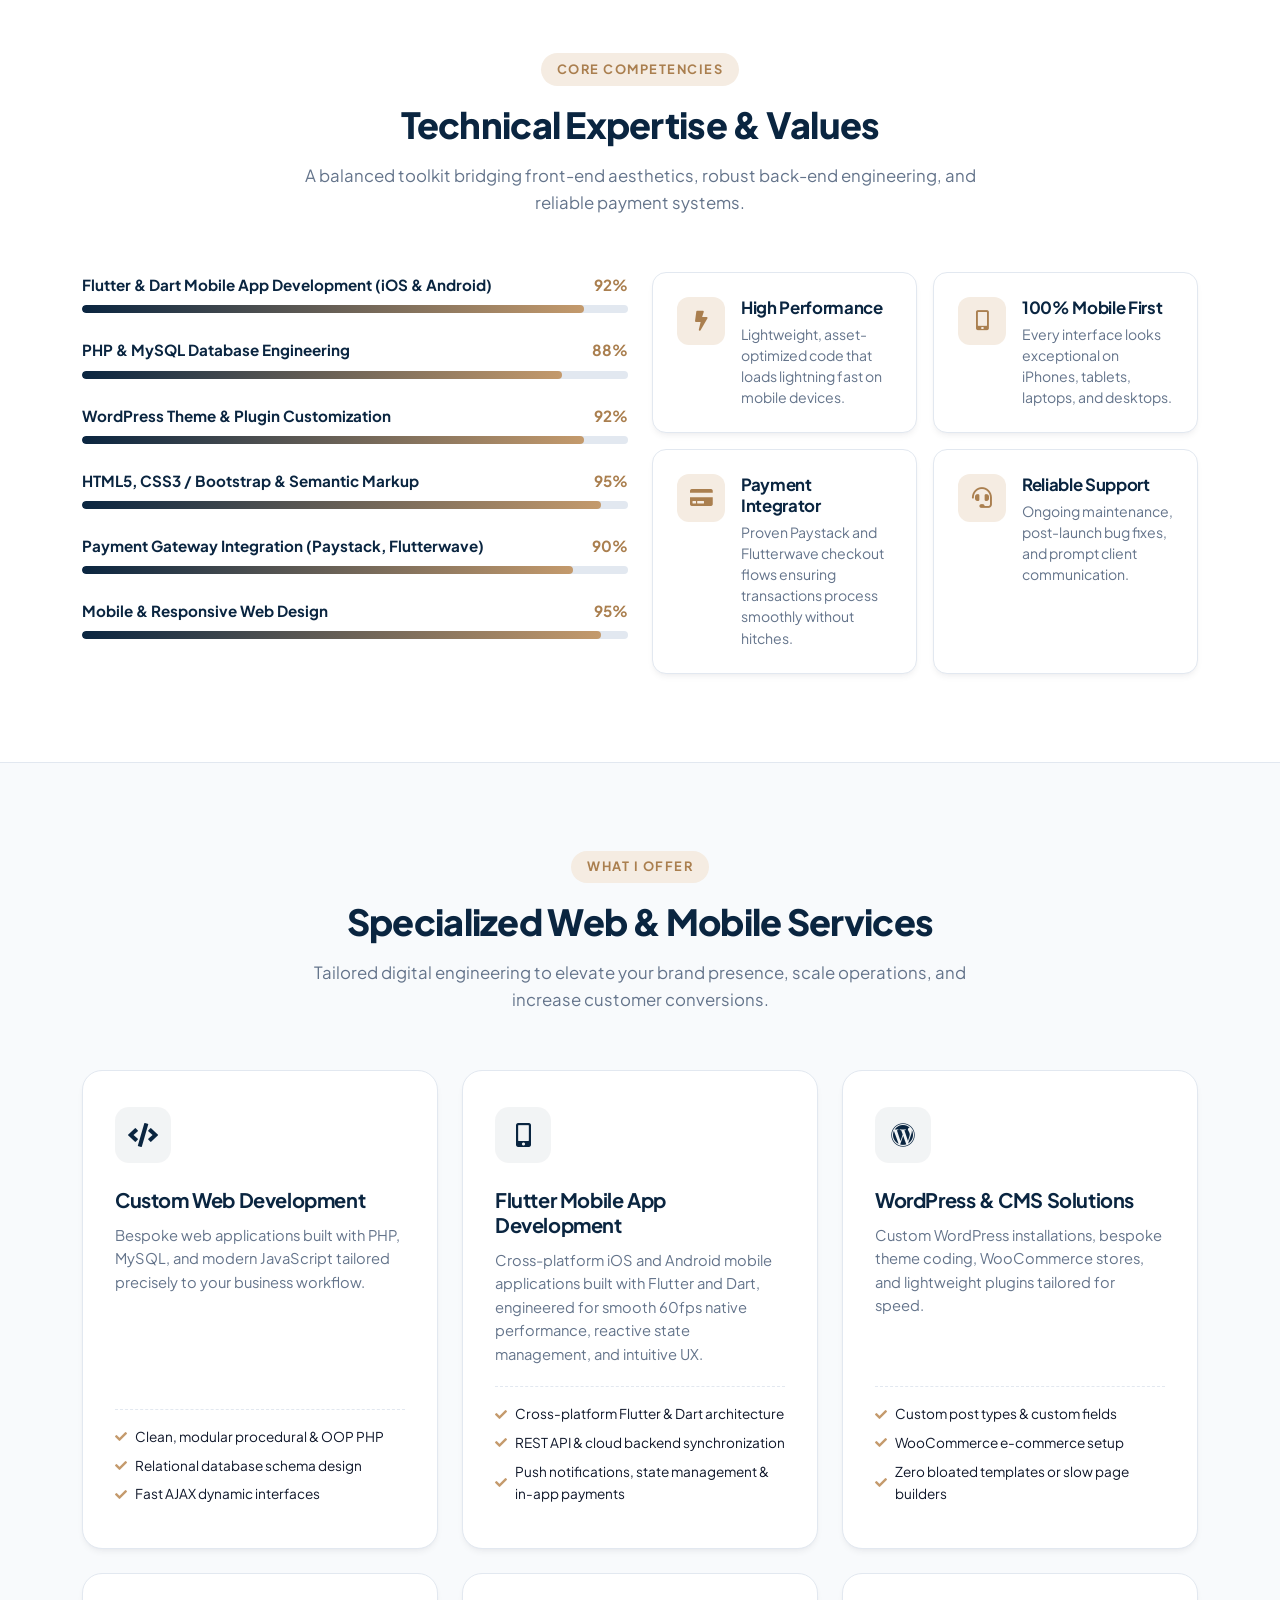
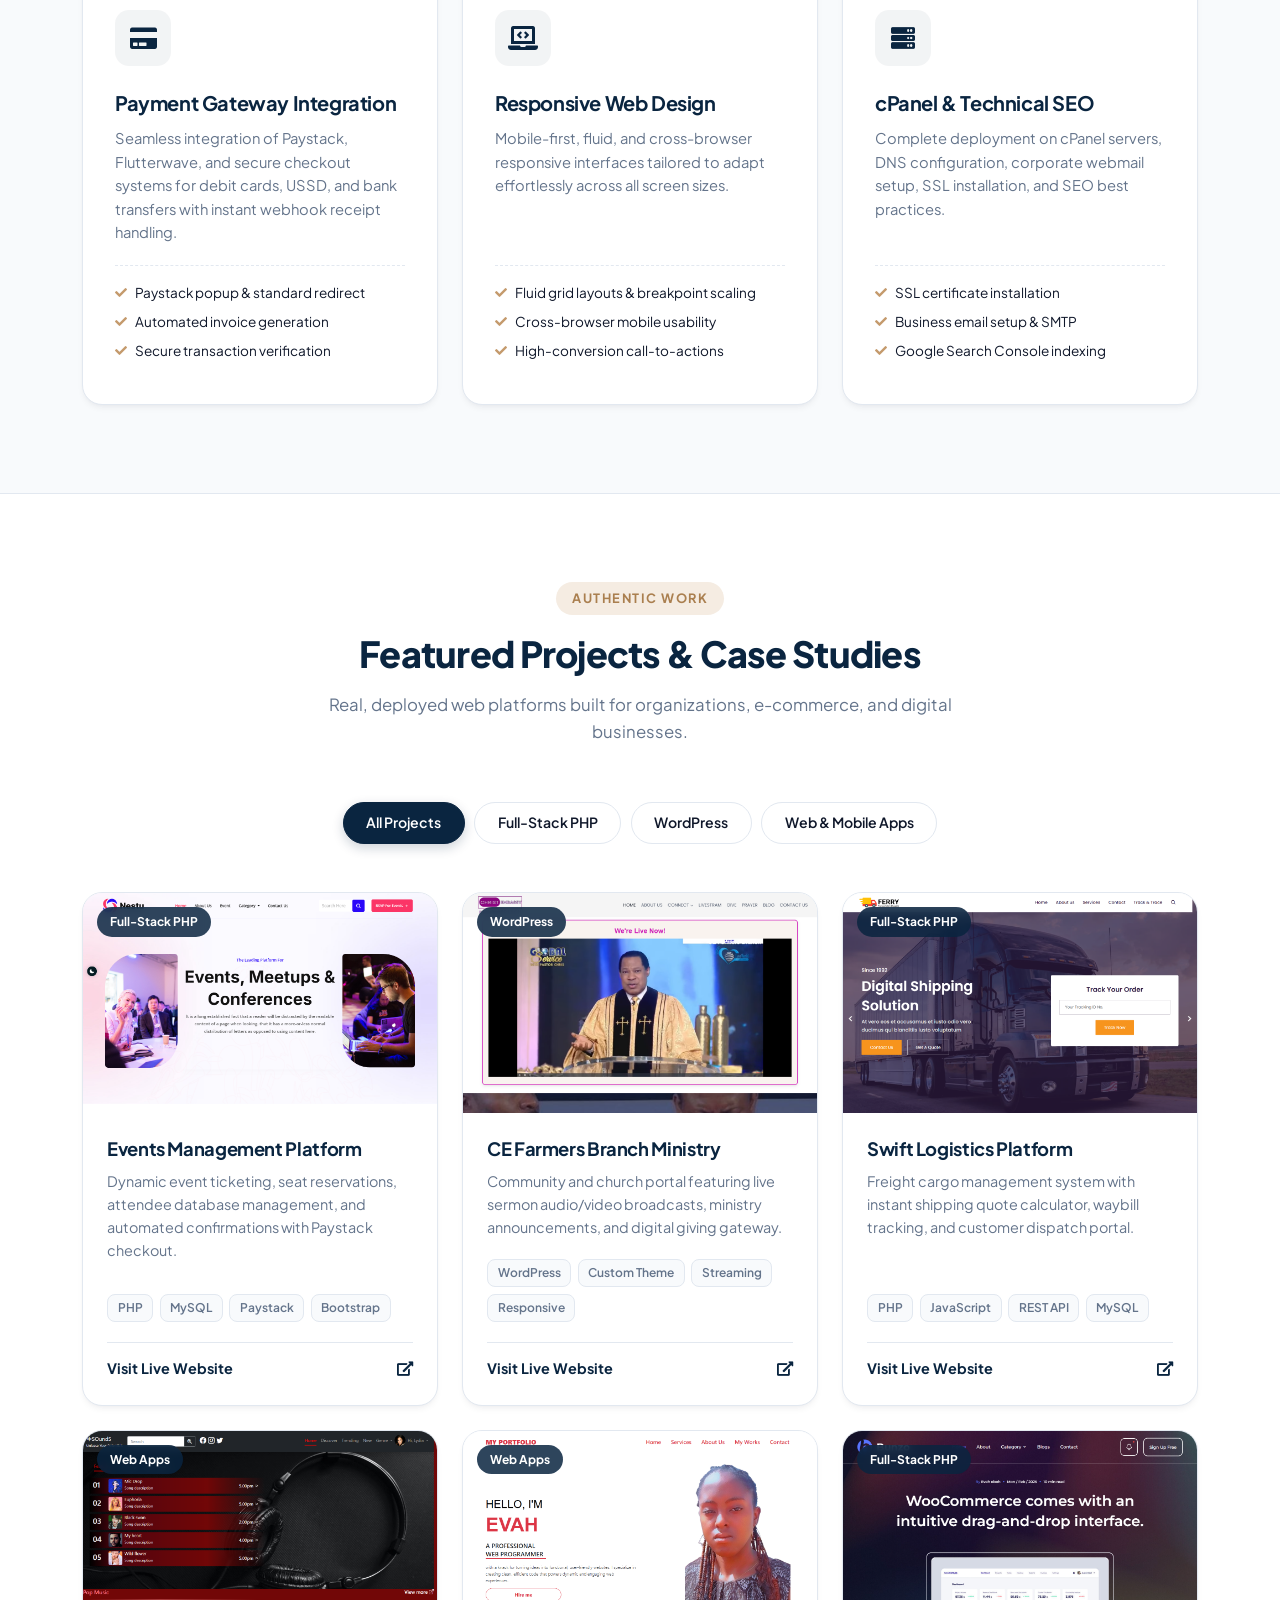
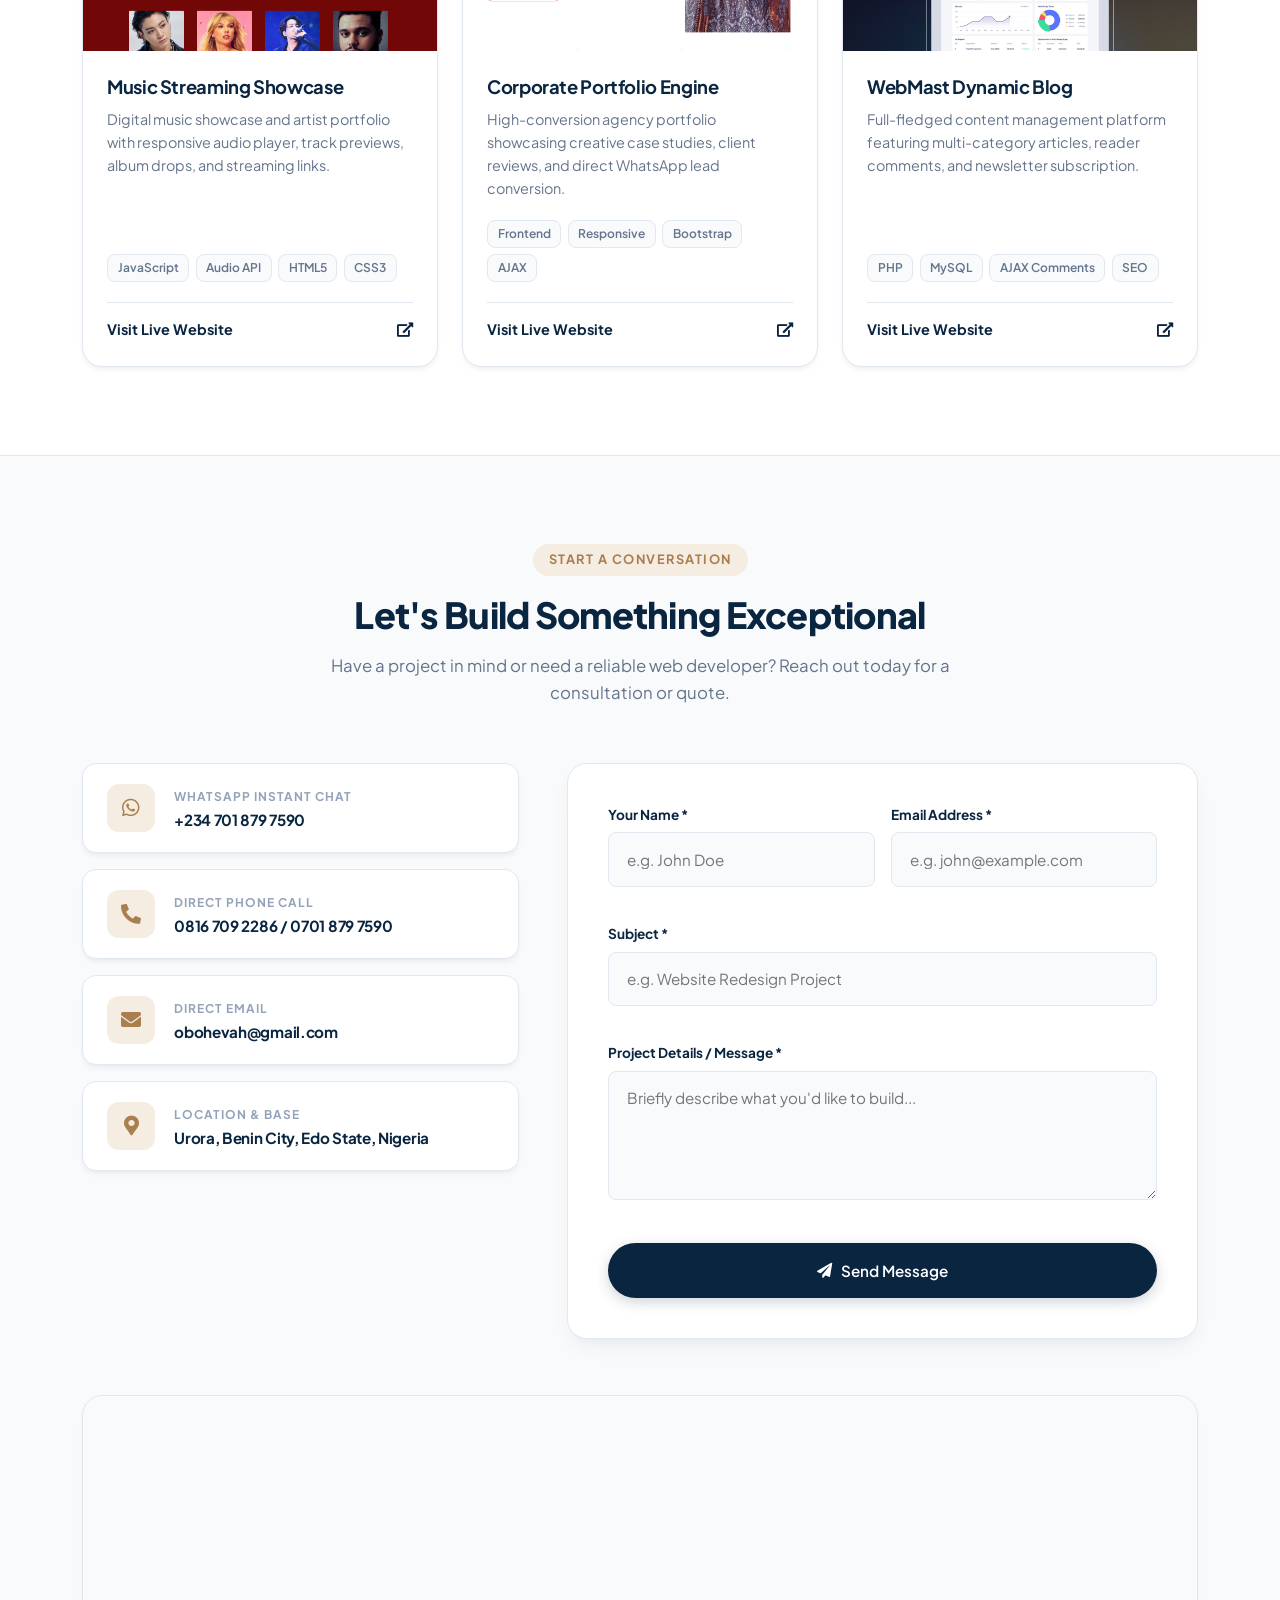
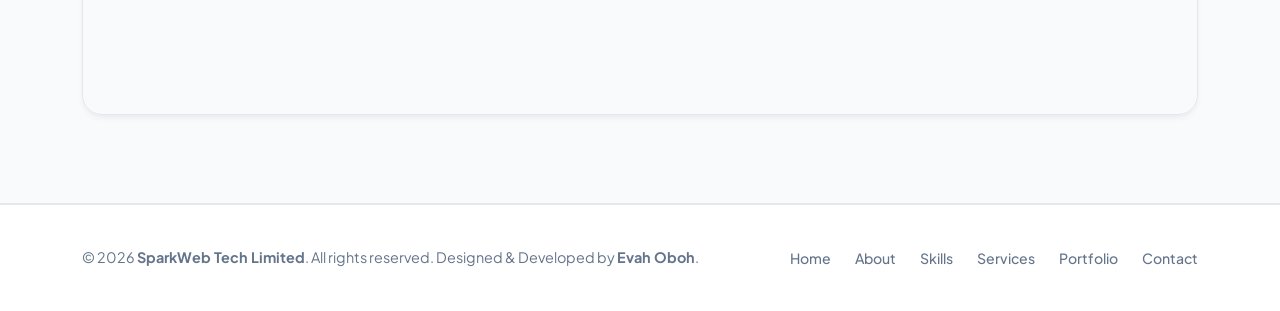
==== commit ae4417c8: "Highlight Flutter mobile app development and tech stack" ====
--- a/index.html
+++ b/index.html
@@ -6,10 +6,10 @@
   <meta http-equiv="X-UA-Compatible" content="IE=edge">
   <meta name="viewport" content="width=device-width, initial-scale=1.0">
   <meta name="author" content="Evah Oboh">
-  <meta name="description" content="Professional Portfolio of Evah Oboh - Full-Stack Web & Mobile App Developer based in Benin City, Nigeria. Specializing in PHP, Cross-Platform Mobile Apps, WordPress, and Payment Integrations.">
-  <meta name="keywords" content="Evah Oboh, SparkWeb Tech Limited, Mobile App Developer Nigeria, Web Developer Nigeria, Benin City Web Designer, PHP Developer, WordPress Developer, Payment Integrator, Responsive Design, Android, iOS">
-
-  <title>Evah Oboh · Full-Stack Web & Mobile App Developer | SparkWeb Tech Limited</title>
+  <meta name="description" content="Professional Portfolio of Evah Oboh - Full-Stack Web & Flutter Mobile App Developer based in Benin City, Nigeria. Specializing in PHP, Flutter & Dart, WordPress, and Payment Integrations.">
+  <meta name="keywords" content="Evah Oboh, SparkWeb Tech Limited, Flutter Developer, Mobile App Developer Nigeria, Web Developer Nigeria, Benin City Web Designer, PHP Developer, WordPress Developer, Payment Integrator, Responsive Design, Dart, Android, iOS">
+
+  <title>Evah Oboh · Full-Stack Web & Flutter Mobile App Developer | SparkWeb Tech Limited</title>
 
   <!-- Favicon -->
   <link rel="shortcut icon" type="image/x-icon" href="favicon.png">
@@ -77,11 +77,11 @@
         <div class="col-lg-7 col-md-12">
           <h1 class="hero-title">
             Hi, I'm Evah Oboh — a Creative <br>
-            <span class="typewrite-role" id="type-it">Full-Stack & Mobile Developer</span>
+            <span class="typewrite-role" id="type-it">Full-Stack & Flutter Developer</span>
           </h1>
 
           <p class="hero-desc">
-            I build fast, responsive, and high-converting web and mobile applications for modern businesses. Specializing in custom PHP backends, cross-platform mobile apps, responsive WordPress sites, and seamless payment gateway integrations.
+            I build fast, responsive, and high-converting web and mobile applications for modern businesses. Specializing in custom PHP backends, cross-platform Flutter mobile apps, responsive WordPress sites, and seamless payment gateway integrations.
           </p>
 
           <div class="hero-action-buttons">
@@ -151,7 +151,7 @@
             <span class="about-heading-small">ABOUT EVAH OBOH</span>
             <h2 class="about-title">Dedicated to building high-impact digital experiences.</h2>
             <p class="about-bio-text">
-              I am a web and mobile app developer with over four years of commercial experience building clean, accessible, and high-performance digital products. Whether creating custom PHP database systems, engineering cross-platform mobile apps, or building responsive client websites with seamless payment gateways, I focus on performance, bulletproof security, and engaging user journeys.
+              I am a web and Flutter mobile app developer with over four years of commercial experience building clean, accessible, and high-performance digital products. Whether creating custom PHP database systems, engineering cross-platform mobile apps with Flutter & Dart, or building responsive client websites with seamless payment gateways, I focus on performance, bulletproof security, and engaging user journeys.
             </p>
 
             <div class="info-cards-grid">
@@ -201,11 +201,11 @@
         <div class="col-lg-6 col-md-12">
           <div class="skill-item-bar">
             <div class="skill-header-meta">
-              <span>Mobile App Development (Android & Cross-Platform)</span>
-              <span class="percent">90%</span>
+              <span>Flutter & Dart Mobile App Development (iOS & Android)</span>
+              <span class="percent">92%</span>
             </div>
             <div class="skill-track">
-              <div class="skill-fill" style="width: 90%;"></div>
+              <div class="skill-fill" style="width: 92%;"></div>
             </div>
           </div>
 
@@ -342,18 +342,18 @@
           </div>
         </div>
 
-        <!-- Service 2: Mobile App Development -->
+        <!-- Service 2: Flutter Mobile App Development -->
         <div class="col-lg-4 col-md-6">
           <div class="service-card-box">
             <div class="service-icon-wrap">
               <i class="fas fa-mobile-alt"></i>
             </div>
-            <h4>Mobile App Development</h4>
-            <p>Cross-platform mobile applications engineered for high performance, smooth animations, and intuitive user experiences.</p>
+            <h4>Flutter Mobile App Development</h4>
+            <p>Cross-platform iOS and Android mobile applications built with Flutter and Dart, engineered for smooth 60fps native performance, reactive state management, and intuitive UX.</p>
             <ul class="service-bullets-list">
-              <li><i class="fas fa-check"></i> Cross-platform mobile architecture</li>
-              <li><i class="fas fa-check"></i> REST API & backend synchronization</li>
-              <li><i class="fas fa-check"></i> Push notifications & in-app payments</li>
+              <li><i class="fas fa-check"></i> Cross-platform Flutter & Dart architecture</li>
+              <li><i class="fas fa-check"></i> REST API & cloud backend synchronization</li>
+              <li><i class="fas fa-check"></i> Push notifications, state management & in-app payments</li>
             </ul>
           </div>
         </div>
